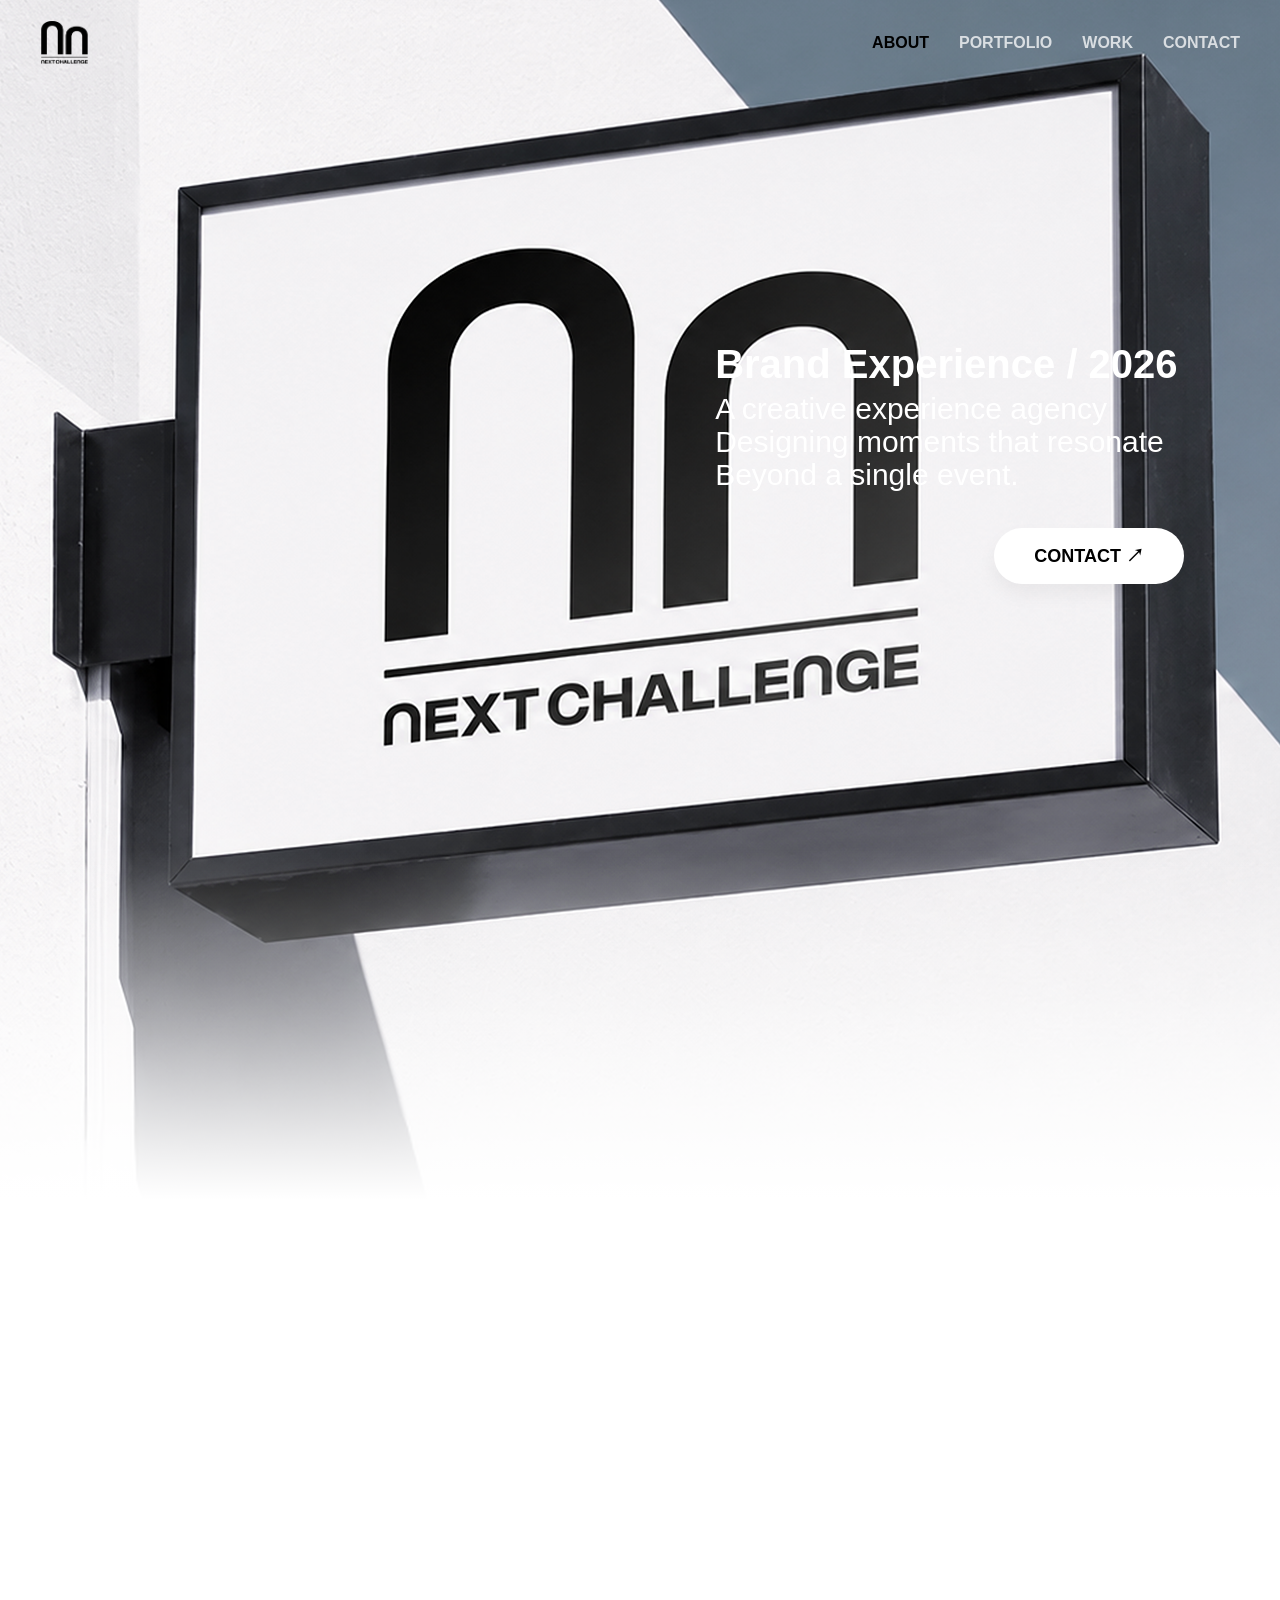
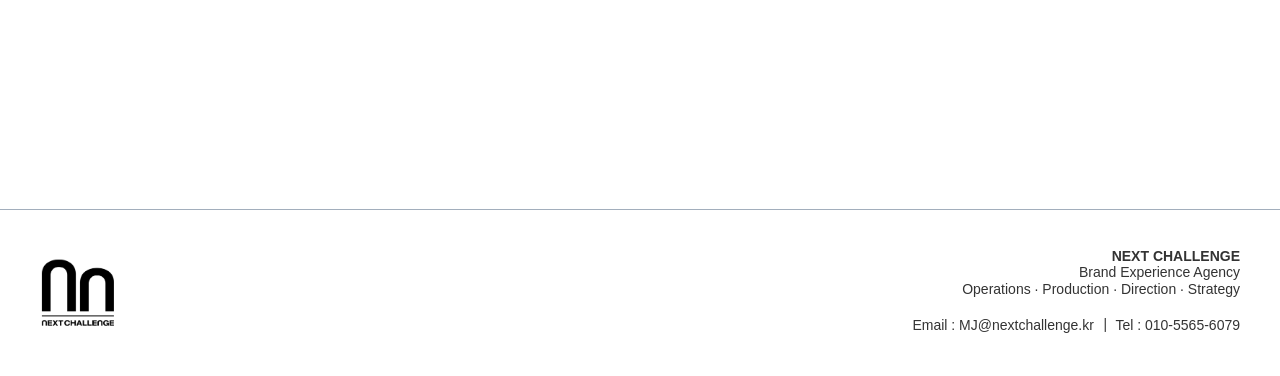
==== index.html @ 0f1c6801 "1048" ====
<!DOCTYPE html>
<html lang="ko">
<head>
    <meta charset="UTF-8">
    <meta name="viewport" content="width=device-width, initial-scale=1.0">
    <title>Next Challenge - About</title>

    <link rel="stylesheet" as="style" crossorigin href="https://cdn.jsdelivr.net/gh/orioncactus/pretendard@v1.3.9/dist/web/static/pretendard.min.css" />

    <link rel="stylesheet" href="style.css">

    <script src="https://cdnjs.cloudflare.com/ajax/libs/gsap/3.12.2/gsap.min.js"></script>
    <script src="https://cdnjs.cloudflare.com/ajax/libs/gsap/3.12.2/ScrollTrigger.min.js"></script>
</head>

<body>

<header class="header-nav at-top" id="main-nav">
        <button class="mobile-menu-btn" aria-label="메뉴 열기">
            <span></span>
            <span></span>
            <span></span>
        </button>

        <div class="logo-box">
            <a href="index.html">
                <img src="images/logo.svg" alt="Next Challenge Logo">
            </a>
        </div>
        
        <nav class="menu-box">
            <div class="mobile-close-zone">
                <button class="menu-close-btn" aria-label="메뉴 닫기">&times;</button>
            </div>

            <div class="menu-content-panel">
                <ul class="menu-list">
                    <li><a href="index.html" class="active">ABOUT</a></li>
                    <li><a href="portfolio.html">PORTFOLIO</a></li>
                    <li><a href="work.html">WORK</a></li>
                    <li><a href="contact.html">CONTACT</a></li>
                </ul>
            </div>
        </nav>
    </header>

<section class="hero-gradient">

        <div class="front-content-group">
            <img src="images/hero_BG_new.svg" alt="Back View Logo" class="bg-img-back">
                </div>

                <div class="hero-copy">
    <p class="hero-copy-title">Brand Experience / 2026</p>

    <div class="hero-copy-body">
        <p>A creative experience agency</p>
        <p>Designing moments that resonate</p>
        <p>Beyond a single event.</p>
    </div>
</div>
                
    
    <div class="container">
        <div class="hero-right-wrapper">
            <a href="contact.html" class="contact-pill-btn">CONTACT ↗</a>
        </div>
    </div>

</section>

    <section class="intro-box-section reveal-item">
        <div class="container">
            <div class="intro-box">
                <h2 class="intro-title">EXPERIENCE, BEYOND EVENTS. </h2>
            
            <div class="intro-desc-group">
                <p>하나의 현장은 수많은 선택으로 완성됩니다.</p>
                <p>보이는 장면뿐 아니라 보이지 않는 흐름까지.</p>
                <p>넥스트챌린지는 그 모든 순간이 하나의 경험으로 기억되도록 만듭니다.</p>
            </div>
        </div>
    </section>

    <section class="section-block reveal-item">
        <div class="container">
            <div class="section-header">
                <h2 class="section-title">Feature.</h2>
                <div class="line-container">
                    <a href="portfolio.html" class="view-all-link">view all portfolio ↗</a>
                    <div class="horizontal-line"></div>
                </div>
            </div>

                  <div class="feature-grid">
                <div class="feature-box reveal-item">
                    <img src="images/f1.svg" alt="포켓몬 스포츠 데이" class="feature-bg-img">
                    <div class="feature-pill">· 포켓몬 스포츠 데이 2025~2026</div>
                </div>
                
                <div class="feature-box reveal-item">
                    <img src="images/f2.svg" alt="LCK FAN FESTA" class="feature-bg-img">
                    <div class="feature-pill">· LCK FAN FESTA 2024~2025</div>
                </div>
                
                <div class="feature-box reveal-item">
                    <img src="images/f3.svg" alt="PUBG NATIONS CUP" class="feature-bg-img">
                    <div class="feature-pill">· PUBG NATIONS CUP 2023</div>
                </div>
                
                <div class="feature-box reveal-item">
                    <img src="images/f4.svg" alt="기아 PV5 팝업" class="feature-bg-img">
                    <div class="feature-pill">· 기아 PV5 X 이장우 키친 팝업</div>
                </div>
                
                <div class="feature-box reveal-item">
                    <img src="images/f5.svg" alt="BROWN DUST II" class="feature-bg-img">
                    <div class="feature-pill">· 2025 AFG: BROWN DUST II</div>
                </div>
                
                <div class="feature-box reveal-item">
                        <img src="images/f6.svg" alt="Youth e-Sports Festival" class="feature-bg-img">
                    <div class="feature-pill">· 2025 Youth e-Sports Festival</div>
                </div>
            </div>
    </section>

    <section class="section-block reveal-item" id="growth-section">
        
        <div class="container">
            <div class="section-header">
                <h2 class="section-title">Growth.</h2>
                <div class="line-container">
                    <a href="work.html" class="view-all-link">view all works ↗</a>
                    <div class="horizontal-line"></div>
                </div>
            </div>

            <div class="growth-grid">
                <div class="growth-box reveal-item">
                    <img src="images/g1.svg" alt="Projects Done" class="growth-bg-img">
                    <p class="growth-small-text">PROJECTS DONE<br>진행 프로젝트</p>
                    <h3 class="growth-large-text">200+</h3>
                </div>
                
                <div class="growth-box reveal-item">
                    <img src="images/g2.svg" alt="Successful Events" class="growth-bg-img">
                    <p class="growth-small-text">SUCCESSFUL EVENTS<br>성과로 증명된 현장들</p>
                    <h3 class="growth-large-text">100+</h3>
                </div>
                
                <div class="growth-box reveal-item">
                    <img src="images/g3.svg" alt="Partnership Clients" class="growth-bg-img">
                    <p class="growth-small-text">PARTNERSHIP CLIENTS<br>함께하고 있는 파트너사</p>
                    <h3 class="growth-large-text">36</h3>
                </div>
            </div>

            <p class="growth-bottom-text">
                We continue to go beyond limits, year after year.<br>
                우리는 한계를 넘어 계속 나아갑니다.
            </p>
        </div>
    </section>

    <section class="section-block reveal-item">
        <div class="container">
            <div class="section-header">
                <h2 class="section-title">Partners.</h2>
                <div class="line-container">
                    <div class="horizontal-line"></div>
                </div>
            </div>

            <img src="images/partners-banner.svg" alt="Partners Map" class="partners-img">
        </div>
    </section>

        <footer class="site-footer">
                <div class="footer-container">
                    <div class="footer-left">
                        <img src="images/logo.svg" alt="Next Challenge Logo">
                    </div>
                    
                    <div class="footer-right">
                        <p>NEXT CHALLENGE</p>
                        <p>Brand Experience Agency</p>
                        <p>Operations · Production · Direction · Strategy</p>
                        <p>Email : MJ@nextchallenge.kr  ┃  Tel : 010-5565-6079</p> 
                    </div>
                </div>
            </footer>   
    
    <script>
        window.addEventListener('scroll', () => {
            const nav = document.getElementById('main-nav');
            
            // 스크롤이 50px 이상 내려가면 회색 클래스(at-top)를 제거하고, 맨 위로 오면 다시 추가합니다.
            if (window.scrollY > 50) {
                nav.classList.remove('at-top');
            } else {
                nav.classList.add('at-top');
            }
        });
    </script>

    <script>
    window.addEventListener("load", () => {
        // 1. 모션 애니메이션들 (담당자님이 완성하신 부분 - 건드리지 않음)
        gsap.registerPlugin(ScrollTrigger);

        gsap.fromTo(".hero-reveal", 
            { opacity: 0, y: 50 }, 
            { opacity: 1, y: 0, duration: 1.5, stagger: 0.2, ease: "power2.out" }
        );

        gsap.utils.toArray(".reveal-item").forEach((item) => {
            gsap.fromTo(item, 
                { opacity: 0, y: 50 },
                { 
                    opacity: 1, y: 0, duration: 1,
                    scrollTrigger: {
                        trigger: item, start: "top 85%", toggleActions: "play none none none"
                    }
                }
            );
        });

        // =================================================================
    // 🚨 수정한 컨택트 버튼 로직 (등장/퇴장 애니메이션 + 푸터 방어)
    // =================================================================
    let isBtnFixed = false; // 💡 버튼이 현재 고정 상태인지 기억하는 변수

    window.addEventListener('scroll', function() {
        const btnWrapper = document.querySelector('.hero-right-wrapper');
        const footer = document.querySelector('.site-footer');
        
        // 1) 800px 기준 나타나고 사라지기 (부드러운 퇴장 적용)
        if (window.scrollY > 900) {
            if (!isBtnFixed) {
                // 스크롤 내릴 때: 퇴장 클래스 지우고 등장 클래스 추가
                btnWrapper.classList.remove('scrolled-out');
                btnWrapper.classList.add('scrolled-fixed');
                isBtnFixed = true;
            }
        } else {
            if (isBtnFixed) {
                // 스크롤 올릴 때: 등장 클래스 지우고 퇴장 클래스 추가
                btnWrapper.classList.remove('scrolled-fixed');
                btnWrapper.classList.add('scrolled-out');
                isBtnFixed = false;

                // 💡 0.3초(퇴장 애니메이션 시간) 뒤에 퇴장 클래스도 완전히 지워서 원래의 히어로 섹션 위치로 복귀시킴
                setTimeout(() => {
                    if (window.scrollY <= 1000) { 
                        btnWrapper.classList.remove('scrolled-out');
                    }
                }, 50); 
            }
        }

        // 2) 푸터 뚫림 방지 로직 (기존과 동일하게 완벽 작동)
        if (footer && btnWrapper.classList.contains('scrolled-fixed')) {
            const footerTop = footer.getBoundingClientRect().top;
            const windowHeight = window.innerHeight;
            const overlap = windowHeight - footerTop;

            if (overlap > 0) {
                btnWrapper.style.marginBottom = `${overlap}px`;
            } else {
                btnWrapper.style.marginBottom = '0px';
            }
        } else {
            btnWrapper.style.marginBottom = '0px';
        }
    });
    });
    </script>


<script>
// 💡 load 대신 DOMContentLoaded로 변경 (이미지 로딩 기다리지 않고 즉시 실행!)
document.addEventListener("DOMContentLoaded", () => {
    gsap.registerPlugin(ScrollTrigger);

    // 1. 히어로 섹션 (CSS에서 이미 숨겨뒀으니 깜빡임 없이 즉시 스윽!)
    gsap.fromTo(".hero-reveal", 
        { opacity: 0, y: 50 }, // 시작 지점
        { 
            opacity: 1, 
            y: 0,            // 원래 위치
            duration: 1.5, 
            stagger: 0.2, 
            ease: "power2.out" 
        }
    );

    // 2. 스크롤 영역 (스크롤할 때마다 작동)
    gsap.utils.toArray(".reveal-item").forEach((item) => {
        gsap.fromTo(item, 
            { opacity: 0, y: 50 }, // 시작 지점
            { 
                opacity: 1, 
                y: 0,              // 원래 위치
                duration: 1,
                scrollTrigger: {
                    trigger: item,
                    start: "top 85%",
                    toggleActions: "play none none none"
                }
            }
        );
    });
});
</script>

<script>
    document.addEventListener("DOMContentLoaded", () => {
        const header = document.querySelector('.header-nav');
        
        if (header) {
            // 사이트가 새로고침 되었을 때 이미 스크롤이 내려가 있는 상태인지 체크하는 함수
            function checkScroll() {
                // 💡 50px 이상 스크롤을 내렸다면 .scrolled 클래스를 붙이고, 맨 위라면 뗍니다.
                if (window.scrollY > 50) {
                    header.classList.add('scrolled');
                } else {
                    header.classList.remove('scrolled');
                }
            }

            // 1) 스크롤 할 때마다 실시간 체크
            window.addEventListener('scroll', checkScroll);
            
            // 2) 페이지 처음 들어왔을 때(혹은 새로고침 했을 때) 위치 체크
            checkScroll();
        }
    });
</script>

<script>
        document.addEventListener("DOMContentLoaded", () => {
            const mobileBtn = document.querySelector(".mobile-menu-btn");
            const closeBtn = document.querySelector(".menu-close-btn");
            const closeZone = document.querySelector(".mobile-close-zone");
            const menuBox = document.querySelector(".menu-box");

            // 1) 메뉴 열기 (브라우저 주소에 가상의 #menu를 추가함)
            if (mobileBtn && menuBox) {
                mobileBtn.addEventListener("click", () => {
                    menuBox.classList.add("active");
                    history.pushState({ menuOpen: true }, "", "#menu");
                });
            }

            // 2) 메뉴 닫기 함수 (X버튼이나 빈 공간 누를 때)
            const closeMenu = () => {
                if(menuBox && menuBox.classList.contains("active")) {
                    menuBox.classList.remove("active");
                    if(window.location.hash === "#menu") {
                        history.back(); // 주소창 원상복구
                    }
                }
            };

            if (closeBtn) closeBtn.addEventListener("click", closeMenu);
            if (closeZone) closeZone.addEventListener("click", closeMenu);

            // 3) 💡 휴대폰 '뒤로 가기' 버튼을 눌렀을 때 감지하여 창 닫기
            window.addEventListener("popstate", (e) => {
                if (menuBox && menuBox.classList.contains("active")) {
                    menuBox.classList.remove("active");
                }
            });
        });
    </script>

</body>

</html>
---- style.css ----
/* 기본 세팅 */
:root {
    /* 💡 여기서 24px 숫자 하나만 바꾸면 사이트 전체의 둥글기가 한 번에 바뀝니다! */
    --main-radius: 30px; 
}

body {
    font-family: 'Pretendard', sans-serif;
    margin: 0;
    padding: 0;
    background-color: #ffffff;
    color: #000000;
}



/* 다른 페이지들과 칼같이 일치시킨 1440px 중앙 정렬 컨테이너 */
.container {
    width: 100%;
    max-width: 1440px;
    margin: 0 auto;
    padding: 0 40px;
    box-sizing: border-box;
}

/* 다른 페이지와 100% 똑같이 맞춘 흰색 반투명 고정 상단바 */
.header-nav {
    position: fixed;
    top: 0;
    width: 100%;
    display: flex;
    justify-content: space-between;
    align-items: center;
    padding: 20px 40px;
    /* 💡 기존 background-color를 투명(transparent)으로 바꿉니다! */
    background-color: transparent; 
    box-sizing: border-box;
    z-index: 1000;
    /* transition을 background-color뿐만 아니라 all로 줘서 그림자까지 부드럽게 생기도록 합니다 */
    transition: all 0.3s ease; 
}

/* 스크롤을 일정 이상 내렸을 때 (흰색 반투명 + 은은한 그림자) */
.header-nav.scrolled {
    background-color: rgba(255, 255, 255, 0.9); 
    box-shadow: 0 4px 20px rgba(0, 0, 0, 0.05); 
}


.logo-box img {
    display: block;
    height: 45px; 
    width: auto;
}

.menu-list {
    display: flex;
    align-items: center;
    gap: 30px;
    list-style: none;
    margin: 0;
    padding: 0;
    font-weight: bold;
}

/* 1. 메뉴 공통 기본 세팅 (투명 배경일 때) */
.header-nav .menu-list a {
    text-decoration: none;
    transition: color 0.3s ease;
    color: rgba(255, 255, 255, 0.75); /* 미선택: 반투명 흰색 */
}

.portfolio-page-body .header-nav .menu-list a {
    color: #999999; /* 포트폴리오 페이지 맨 위(투명상태)일 때 글자색 */
}

.portfolio-page-body main,
.portfolio-page-body .container {
    padding-top: 120px !important; /* 💡 상단바 높이(약 85px) + 의도하신 여백 공간 */
}

/* 💡 포트폴리오 페이지에서 마우스 올렸을 때 */
.portfolio-page-body .header-nav .menu-list a:hover {
    color: #000000;

}
/* 2. 투명 배경에서 마우스 올렸을 때 */
.header-nav .menu-list a:hover {
    color: #000000; /* 쨍한 흰색 */
}

/* 3. 스크롤 내렸을 때 (흰색 배경) */
.header-nav.scrolled .menu-list a {
    color: #999999; /* 미선택: 연한 회색 */
}

/* 4. 스크롤 내린 상태에서 마우스 올렸을 때 */
.header-nav.scrolled .menu-list a:hover {
    color: #000000; /* 검은색 */
}

/* 5. 현재 위치한 페이지(.active)는 상태 상관없이 항상 검은색 */
.header-nav .menu-list a.active {
    color: #000000; 
}

/* 3) 💡 현재 내가 보고 있는 페이지 메뉴 (강조할 검은색) */
.menu-list a.active {
    color: #000000;
    font-weight: 800; /* 눈에 더 잘 띄게 글자 두께를 더 두껍게 만듭니다 */
}

/* =========================================
   1. 히어로 그라데이션 영역
========================================= */
.hero-gradient {
    position: relative;
    min-height: 100vh; 
    display: flex;
    align-items: center;
    box-sizing: border-box;
    overflow: hidden;
        min-height: 1200px;
}

.hero-gradient::after {
    content: "";
    position: absolute;

    left: 0;
    right: 0;
    bottom: 0;

    height: 350px;

    background: linear-gradient(
        to bottom,
        rgba(255,255,255,0),
        rgba(255,255,255,1)
    );

    pointer-events: none;
    z-index: 999;
}

    .front-content-group {
    position: absolute;
    left: -100px;
    top: -60px;
    z-index: 1;
    
}

.bg-img-back {
    display: block;
    
}

.hero-copy {
    position: absolute;
    right: 8%;
    top: 28%;
    z-index: 20;

    color: #ffffff;
}

.hero-copy-title {
    margin: 0;

    font-size: 40px;
    font-weight: 700;
    line-height: 1.4;
}

.hero-copy-body p {
    margin: 0;

    font-size: 30px;
    font-weight: 300;
    line-height: 1.1;
}


@media (max-width: 1024px) {
    .bg-img-front {
        margin-left: 25px; /* 창이 작아질 때 의도하신 여백 대응 */
        max-width: calc(100% - 80px); 
    }
}



.hero-gradient .hero-right-wrapper {
    position: absolute;
    top: 44%;
    right: 7.5%;
}


.hero-right-wrapper {
    position: absolute;
    top: 44%;
    right: 7.5%;
    z-index: 100;
}

@media (max-width: 1440px) {
    .hero-right-wrapper {
        right: 40px;    
    }
}

/* 💡 나타날 때 (스크롤 내릴 때) */
.hero-right-wrapper.scrolled-fixed {
    position: fixed;    
    bottom: 60px;    
    right: 40px;
    top: auto;     
    animation: fadeAndMoveIn 0.5s ease forwards;
}

/* 💡 사라질 때 (스크롤 올릴 때) */
.hero-right-wrapper.scrolled-out {
    position: absolute; /* 사라지는 동안에도 화면에 따라다니게 고정 */   
    top: 44%;

    animation: fadeAndMoveOut 0.1s ease forwards; /* 사라질 땐 0.3초로 약간 더 빠르게! */
}

/* 나타나는 애니메이션 (아래에서 위로) */
@keyframes fadeAndMoveIn {
    from {
        opacity: 0;
        transform: translateY(20px); 
    }
    to {
        opacity: 1;
        transform: translateY(0); 
    }
}

/* 사라지는 애니메이션 (위에서 아래로) */
@keyframes fadeAndMoveOut {
    from {
        opacity: 1;
        transform: translateY(0); 
    }
    to {
        opacity: 0;
        transform: translateY(20px); 
    }
}

.contact-pill-btn {
    background-color: #929daa;
    color: #FFFFFF;
    font-size: 18px;
    font-weight: bold;
    padding: 16px 40px;
    border-radius: var(--main-radius); 
    text-decoration: none;
    box-shadow: 0 10px 20px rgba(0,0,0,0.05);
    transition: transform 0.3s ease;
    display: inline-block;
}

.contact-pill-btn:hover {
    transform: translateY(-3px);
}
.hero-right-wrapper:not(.scrolled-fixed) .contact-pill-btn {
    background-color: #ffffff;
    color: #000000;
}


/* =========================================
   메인 로고 밑 설명 텍스트 디자인
========================================= */
/* 💡 포지션을 해제하고 로고 바로 밑에 자연스럽게 붙도록 유연하게 수정 */
.hero-logo-desc {
    margin-top: -40px;     /* 💡 로고 바로 밑바닥과의 고정 간격 (원하는 만큼 수치 조절 가능) */
    margin-left: 40px;    /* 기존 디자인 값 left: 40px 유지 */
    color: #000000;
    pointer-events: auto;
}

/* 굵은 글씨 스타일 */
.desc-bold {
    font-size: clamp(14px, 1.2vw, 26px);
    font-weight: 800; 
    margin: 0 0 8px 0; 
    letter-spacing: -0.3px;
}

/* 조그만 일반 글씨 3줄 그룹 */
.desc-light-group p {
    font-size: clamp(11px, 1.1vw, 21px);
    font-weight: 400; 
    line-height: 1.1; 
    margin: 0;        
    color: #222222;   
}

/* 얇은 글씨 3줄 그룹 스타일 */
.intro-desc-group p {
    font-size: clamp(15px, 1.1vw, 20px);
    font-weight: 300; 
    line-height: 1.2; 
    margin: 0;
    color: rgba(255, 255, 255, 0.9); 
}

.intro-desc-group p:nth-child(2) {
    margin-bottom: 24px; 
}

/* 2. 핵심 카피 박스 (중앙 관통, 직각 사각형, 좌측 정렬) */
.intro-box-section {
    padding: 60px 0 100px;
    background-color: #ffffff;
}

/* 카피 박스 전체 통 기본 정렬 */
.intro-box {
    background-color: #A2AEBC;
    color: #ffffff;
    border-radius: 0px;
    padding: 80px 60px;
    text-align: left;
    display: flex;
    flex-direction: column;
    gap: 32px; /* 💡 굵은 글씨와 얇은 글씨 그룹 사이의 간격 */
}

/* 굵은 글씨 1줄 스타일 */
.intro-title {
    font-size: clamp(22px, 2vw, 36px); /* 기존 크기보다 조금 더 시원하게 키움 */
    font-weight: 800; /* 아주 굵게 */
    margin: 0;
    line-height: 1.3;
    letter-spacing: -0.5px;
}


/* 공통: 섹션 타이틀 + 가로 직선 + 우측 링크 구조 */
.section-block {
    padding: 120px 0;
    background-color: #ffffff;
}

.section-header {
    display: flex;
    align-items: center;
    margin-bottom: 50px;
}

.section-title {
    font-size: 50px;
    font-weight: 800;
    margin: 0 30px 0 0;
    white-space: nowrap; 
}

.line-container {
    flex-grow: 1; 
    position: relative;
    height: 30px; 
}

.horizontal-line {
    position: absolute;
    bottom: 0;
    width: 100%;
    height: 2px;
    background-color: #000000;
}

.view-all-link {
    position: absolute;
    right: 0;
    bottom: 8px; 
    font-size: 17px;
    font-weight: 500;
    color: #000000;
    text-decoration: none;
}

.view-all-link:hover {
    text-decoration: underline;
}

/* 3. Feature 섹션 (세로로 긴 박스, 타페이지 간격 통일) */
.feature-grid {
    display: grid;
    grid-template-columns: repeat(3, 1fr);
    gap: 40px 30px;
}

.feature-box {
    background-color: #f0f0f0;
    aspect-ratio: 3 / 4;
    border-radius: var(--main-radius);
    display: flex;
    justify-content: flex-start; 
    align-items: flex-end; 
    padding-bottom: 30px; 
    /* 💡 왼쪽 벽에 너무 딱 붙지 않게 여백 추가 (원하는 수치로 조절하세요) */
    padding-left: 30px; 
    box-sizing: border-box;
    position: relative; /* 자식(이미지)을 가두는 틀 */
    overflow: hidden;   /* 💡 이미지가 박스 밖으로 튀어나가는 것 방지 */
}

.feature-bg-img {
    position: absolute;
    top: 0;
    left: 0;
    width: 100%;
    height: 100%;
    object-fit: cover;  /* 💡 이미지를 박스 비율에 맞춰 꽉 채우고 중앙 정렬 */
    z-index: 0;
}

.feature-pill {
    background-color: #ffffff;
    color: #000000;
    font-size: clamp(14px, 1.1vw, 20px);
    font-weight: bold;
    padding: 10px 24px;
    border-radius: var(--main-radius);
    width: fit-content; 
    text-align: center;
    box-shadow: 0 4px 10px rgba(0,0,0,0.03);
}

/* 4. Growth 섹션 (박스 안 상단 글자, 우하단 검정 텍스트) */
.growth-grid {
    display: grid;
    grid-template-columns: repeat(3, 1fr);
    gap: 40px 30px;
}

.growth-box {
    background-color: #f0f0f0;
    aspect-ratio: 1 / 1; 
    border-radius: var(--main-radius);
    padding: 30px;
    box-sizing: border-box;
    display: flex;
    flex-direction: column;
    justify-content: flex-start;
    position: relative; /* 자식(이미지)을 가두는 틀 */
    overflow: hidden;   /* 💡 이미지가 박스 밖으로 튀어나가는 것 방지 */
}

.growth-bg-img {
    position: absolute;
    top: 0;
    left: 0;
    width: 100%;
    height: 100%;
    object-fit: cover;  /* 💡 이미지를 박스 비율에 맞춰 꽉 채우고 중앙 정렬 */
    z-index: 0;
    filter: brightness(0.9);
}

.growth-small-text {
    font-size: 30px;
    color: #ffffff;
    font-weight: 600;
    margin: 0 0 12px 0;
    line-height: 1.4;
}

.growth-large-text {
    font-size: 70px;
    color: #ffffff;
    font-weight: 800;
    margin: 0;
}

.growth-bottom-text {
    text-align: right;
    font-size: 17px;
    color: #000000;
    margin-top: 60px;
    font-weight: 500;
}

.feature-pill, .growth-small-text, .growth-large-text {
    position: relative;
    z-index: 10;
}

/* 5. Partners 섹션 (상자 없이 꽉 차는 이미지) */
.partners-img {
    width: 60%;

    height: auto;
    display: block;      /* 이미지를 독립된 상자로 취급하게 만듭니다 */
    margin: 0 auto;      /* 왼쪽, 오른쪽 빈 공간을 똑같이 나눠 가져서 무조건 중앙에 오게 합니다 */
    border-radius: var(--main-radius);
}

/* 6. site-footer (최종 승인 하단바) */
.site-footer {
    border-top: 1px solid #A2AEBC; 
    width: 100%;
    margin-top: 100px;
}

.footer-container {
    width: 100%;
    max-width: 1440px;
    margin: 0 auto;
    padding: 40px;
    box-sizing: border-box;
    display: flex;
    justify-content: space-between;
    align-items: center; /* 💡 flex-start에서 center로 변경! */
}

/* 💡 사진이 왼쪽으로 갔으니 left로 수정 */
.footer-left img {
    display: block;
    height: 70px;
}

/* 💡 글씨가 오른쪽으로 갔으니 right로 수정 및 우측 정렬 추가 */
.footer-right {
    text-align: right; /* 글자 우측 정렬 */
}

.footer-right p {
    margin: 0 0 4px 0;
    font-size: 14px;
    color: #333333;
    line-height: 0.9;
}

.footer-right p:nth-child(1) { font-weight: bold; }
.footer-right p:nth-child(3) { margin-bottom: 24px; }


.reveal-item {
    opacity: 0; /* 처음엔 숨김 */
    /* transform 지우세요! (우측 밀림 방지) */
    /* transition 넣지 마세요! */
}

/* 히어로 섹션 */
.hero-reveal {
    opacity: 0; /* 접속하자마자 안 보이게 대기 */
    /* 🚨 범인 제거: transition: all 1s... 무조건 지우세요! GSAP랑 싸웁니다. */
}


/* =========================================
   Portfolio 페이지 전용 스타일
========================================= */
/* 타이틀 */
.page-title {
    font-size: 72px;
    font-weight: 800;
    margin: 0px 0 40px 0;
    letter-spacing: -0.5px;
    text-align: center;
}

/* 연도별 섹션 */
.year-section {
    margin-bottom: 80px; 
}

.year-title {
    font-size: 30px;
    font-weight: bold;
    margin: 0px 0 30px 0;
    border-top: 2px solid #000; 
    padding-top: 27px;
}

/* 포트폴리오 3열 그리드 */
.portfolio-grid {
    display: grid;
    grid-template-columns: repeat(4, 1fr);
    gap: 50px 30px; 
}

.portfolio-card {
    display: flex;
    flex-direction: column;
    gap: 16px; 
}

.portfolio-card .project-name {
    text-align: left;
    padding-left: 6px; /* 왼쪽에서 6px 띄움 */
}

/* 💡 1. 회색 칸 (정방형 1:1 비율로 수정 완료!) */
.image-placeholder {
    background-color: #f0f0f0;
    aspect-ratio: 1 / 1; /* 4/3에서 1/1(정방형)로 수정되었습니다 */
    border-radius: var(--main-radius);  
    position: relative;
    overflow: hidden;
    display: block;
    cursor: pointer;
}

/* 2. 마우스 올리면 나오는 상세정보 칸 */
.hover-info {
    position: absolute;
    top: 0;
    left: 0;
    width: 100%;
    height: 100%;
    background-color: rgba(0, 0, 0, 0.7); 
    color: #ffffff;
    display: flex;
    flex-direction: column;
    justify-content: center;
    align-items: center;
    opacity: 0; 
    transition: opacity 0.3s ease; 
}

/* 마우스를 올렸을 때 (Hover) */
.image-placeholder:hover .hover-info {
    opacity: 1; 
}

/* 3. 사진 바로 밑 프로젝트 이름 */
.project-name {
    font-size: 18px;
    font-weight: bold;
    margin: 0;
    text-align: left; 
}

/* =========================================
   포트폴리오 페이지 전용 여백 (상단바 가림 방지)
========================================= */
.portfolio-main {
    padding-top: 120px;   /* 💡 상단바 두께만큼 본문을 아래로 밀어줍니다 */
    padding-bottom: 100px; /* 푸터와의 간격 */
}

/* 포트폴리오 페이지 전용 대각선 그라데이션 배경 */
.portfolio-page-body {
    /* 💡 135deg가 대각선(좌측상단 -> 우측하단) 방향을 뜻합니다 */
    background: linear-gradient(315deg, #f4f6f9 80%, #A2AEBC 100%);
    background-attachment: fixed; /* 스크롤 내려도 배경은 고정되게 해서 고급스러운 느낌 추가 */
}

.portfolio-main .year-title {
    margin-top: 120px; /* 💡 숫자를 조절해서 선과의 간격을 맞춥니다 */
}   

/* =========================================
   [WORK 메인 페이지 전용 스타일]
========================================= */
/* Work 메인용 위아래 여백 (상단바 가림 방지) */
.work-main {
    padding-top: 140px;
    padding-bottom: 100px;
}

/* 3열 그리드 및 링크 뼈대 */
.work-grid {
    display: grid;
    grid-template-columns: repeat(3, 1fr);
    gap: 40px; 
}

.work-card-link {
    text-decoration: none; 
    display: block; 
}

/* 💡 Portfolio의 정방형(1:1)과 충돌하지 않게 Work 메인만 3:4 비율로 예외 처리! */
.work-card-link .image-placeholder {
    aspect-ratio: 3 / 4; 
    position: relative; /* 자식 요소(이미지)를 이 박스 안에 가두는 기준 */
    overflow: hidden;   /* [핵심] 박스 밖으로 튀어나가는 건 무조건 잘라버림 */
    display: block;
}

/* 네모 안 텍스트 정보 (좌측 상단 & 우측 하단) */
.category-info {
    position: absolute; top: 40px; left: 30px; z-index: 10; color: #FFFFFF; 
}
.category-name {
    font-size: 50px; font-weight: 800; margin: 0; line-height: 1.0;
}
.right-info {
    position: absolute; bottom: 40px; right: 30px; z-index: 10;
    color: #FFFFFF; font-size: 20px; font-weight: bold; text-align: right; line-height: 1.3;
}

.hover-overlay {
    display: none !important; 
}

/* 2. 링크 태그를 하나의 온전한 박스로 만들고, 위로 올라가는 애니메이션 준비 */
.work-card-link {
    display: block; /* 💡 a 태그 전체가 부드럽게 움직일 수 있도록 박스 처리 */
    transition: transform 0.3s ease; /* 0.3초 동안 스무스하게 움직임 */
    text-decoration: none;
}

/* 3. 마우스를 올렸을 때 위로 스윽 올라가는 모션 (컨택트 버튼과 동일한 효과) */
.work-card-link:hover {
    transform: translateY(-10px); /* 위로 10px 올라감 (원하시면 숫자를 조절하세요) */
}


/* =========================================
   [WORK 상세 페이지 3종 공통 스타일] (Event, Popup 등)
========================================= */
/* 상단 타이틀 히어로 영역 */

.hero-banner {
    background: linear-gradient(to bottom, #A2AEBC 70%, #ffffff 100%);
    padding: 120px 0 250px 0; /* 상단바 공간 확보 및 아래 여백 */
    text-align: center;      /* 💡 내부 요소 전체 중앙 정렬 */
}

.banner-container {
    width: 100%; 
    max-width: 1440px; 
    margin: 0 auto; 
    padding: 0 40px; 
    box-sizing: border-box;
}

/* 💡 WORK 타이틀 글씨 스타일 */
.hero-banner .page-title {
    color: #ffffff;                 /* 💡 글씨 색상 흰색 */
    font-size: 72px; /* 💡 크기를 시원하고 크게 확대 (반응형 적용) */
    font-weight: 800;               /* 두껍게 */
    letter-spacing: -1px;           /* 자간 살짝 축소 */
    margin: 0;
    text-transform: uppercase;      /* 대문자 고정 */
}

/* 본문 영역 마진 조정 (그라데이션과 카드 사이가 자연스럽게 이어지도록 여백 리셋) */
.work-main {
    margin-top: -250px; /* 💡 상단바 밑으로 콘텐츠가 시원하게 내려오도록 설정 */
    padding-bottom: 100px;
}


.banner-container {
    width: 100%; max-width: 1440px; margin: 0 auto; padding: 0 40px; box-sizing: border-box;
}

/* 카테고리 타이틀 및 알약 버튼 */
.category-title {
    font-size: 48px; font-weight: 800; color: #ffffff; margin: 0 0 52px 0; letter-spacing: -1px;
}
.category-buttons {
    display: flex; justify-content: center; gap: 16px; list-style: none; margin: 0; padding: 0;
}
.category-buttons a {
    text-decoration: none; font-size: 14px; font-weight: bold; padding: 12px 24px; border-radius: 30px; transition: all 0.3s ease;
}
.btn-active {
    background-color: #ffffff; color: #000000; border: 2px solid #ffffff;
}
.btn-inactive {
    background-color: transparent; color: #ffffff; border: 2px solid #ffffff;
}
.btn-inactive:hover {
    background-color: rgba(255, 255, 255, 0.2);
}

/* 하단 프로젝트 리스트 영역 */
.content-container {
    width: 100%; max-width: 1440px; margin: -225px auto 0; padding: 40px 40px 100px; box-sizing: border-box; 
}
.project-grid {
    display: grid; grid-template-columns: repeat(3, 1fr); gap: 50px 30px; 
}
.project-card {
    display: flex; flex-direction: column; gap: 16px; text-decoration: none; color: #000000;
}
.project-card:hover .image-placeholder {
    background-color: #e5e5e5;
    position: relative; /* 자식 요소(이미지)를 이 박스 안에 가두는 기준 */
    overflow: hidden;   /* [핵심] 박스 밖으로 튀어나가는 건 무조건 잘라버림 */
    display: block;
}

.project-info {
    display: flex;
    flex-direction: column;
    gap: 6px; /* 숫자 키우면 더 벌어짐 */
    padding-left: 12px;
}
.project-date {
    font-size: 14px; color: #666666; margin: 0;

}

.image-placeholder {
    width: 100%;
    aspect-ratio: 1 / 1;
    overflow: hidden;
    background-color: #f5f5f5;
}

.image-placeholder img {
    width: 100%;
    height: 100%;
    object-fit: cover;
    display: block;
}

.project-card:hover .image-placeholder {
    background-color: #e5e5e5;
}


/* =======================================
   디자인 카테고리 전용 특수 레이아웃 (완전 해결본)
   ======================================= */
.design-special-grid {
    display: grid;
    grid-template-columns: repeat(3, 1fr); 
    gap: 24px; 
}

/* 1. 카드를 Flex로 만들어 빈 공간을 영리하게 채우도록 세팅 */
.design-special-grid .project-card {
    display: flex;
    flex-direction: column;
    height: 100%; 
    min-height: 0; /* 🚨 그리드 폭주 1차 차단 */
}

/* 2. 가로/세로 자리 차지 규칙 */
.horizontal-wide { grid-column: span 2; }
.vertical-long { grid-row: span 2; }

/* 3. 낱개 상자 & 합쳐진 상자 완벽한 비율 맞춤 (수학적 계산) */
.design-special-grid .image-placeholder {
    position: relative;
    width: 100%;
    aspect-ratio: 1 / 1; /* 낱개 상자: 1:1 정방형 */
    border-radius: var(--main-radius);
    overflow: hidden;
    flex-shrink: 0;
}

.design-special-grid .image-placeholder-special {
    position: relative;
    width: 100%;
    height: 0; 
    /* 💡 가로 2칸 너비에서 간격(24px)을 빼고 반으로 나눔 = 정확히 낱개 상자 1개 높이! */
    padding-top: calc((100% - 24px) / 2); 
    border-radius: var(--main-radius);
    overflow: hidden;
    flex-shrink: 0;
}

/* 4. 안쪽 이미지 핏 (비율에 맞춰 꽉 차게) */
.design-special-grid .work-bg-img {
    position: absolute;
    top: 0;
    left: 0;
    width: 100%;
    height: 100%;
    object-fit: cover; 
    display: block;
}

/* 스크롤바 디자인 */
.scroll-box-container::-webkit-scrollbar { width: 6px; }
.scroll-box-container::-webkit-scrollbar-thumb {
    background: rgba(0, 0, 0, 0.2);
    border-radius: 10px;
}

/* 5. 안쪽 이미지들 설정 */
.scroll-long-img {
    width: 100%;
    height: auto;
    display: block;
}

.design-special-grid .work-bg-img {
    width: 100%;
    height: 100%;
    object-fit: cover; /* 사진 비율 찌그러짐 방지 */
    display: block;
}

/* 1. 맨 왼쪽 세로 긴 상자 (그리드 팽창 원천 차단) */
.design-special-grid .vertical-long {
    grid-row: span 2;
    display: flex;
    flex-direction: column;
    min-height: 0 !important; /* 🚨 핵심: 긴 사진 높이 무시하고 그리드 껍데기에 맞춤 */
    height: 100%;
}

/* 2. 스크롤 껍데기 영역 (사진 위에 스크롤 얹기 & 모서리 튀어나옴 방지) */
.design-special-grid .scroll-box-container {
    flex: 1 1 0px !important; 
    min-height: 0 !important; 
    width: 100%;
    overflow-y: auto !important;
    overflow-y: overlay !important; /* 💡 사진을 밀어내지 않고 위에 스크롤이 얹어짐 */
    overflow-x: hidden;
    border-radius: var(--main-radius);
    background-color: transparent !important; /* 💡 스크롤 트랙 배경을 투명하게 */
    webkit-mask-image: -webkit-radial-gradient(white, black); /* 💡 둥근 모서리 밖으로 스크롤 삐져나옴 완벽 절단 */
}

/* 3. 안쪽 긴 사진 */
.design-special-grid .scroll-long-img {
    width: 100%;
    height: auto;
    display: block;
}

/* 스크롤바 디자인 (여백을 주어 벽에 닿지 않게) */
.design-special-grid .scroll-box-container::-webkit-scrollbar { 
    width: 8px; /* 두께 살짝 조정 */
}
.design-special-grid .scroll-box-container::-webkit-scrollbar-track {
    background: transparent !important; /* 길(트랙) 완전 투명화 */
}
.design-special-grid .scroll-box-container::-webkit-scrollbar-thumb {
    background-color: rgba(0, 0, 0, 0.25);
    border-radius: 10px;
    border: 2px solid transparent; /* 💡 상자 벽 및 위아래 모서리에 닿지 않도록 투명 여백 생성 */
    background-clip: padding-box;
}

/* =========================================
   CONTACT FORM 전용 스타일
========================================= */


/* Contact 페이지 본문 전용 여백 설정 */
.contact-main {
    padding-top: 125px;    /* 상단바 밑으로 콘텐츠가 시원하게 내려오도록 설정 */
    padding-bottom: 50px; /* 하단 푸터와의 간격을 넉넉하게 설정 */
}

.contact-main .page-title {
    text-align: left;
    margin-bottom: 5px;
    color: #ffffff;
    margin-left: -5px;
}

.contact-line {
    width: 100%;
    height: 1px;
    background-color: #ffffff;
    margin: 55px 50px 40px 0;
}

.contact-form {
    width: 100%;
    max-width: none;
    display: flex;
    flex-direction: column;
    gap: 32px;
}

#name {
    width: 600px;
}

#tel {
    width: 400px;
}

#email {
    width: 600px;
}

#details {
    width: 100%;
    min-height: 50px;
}

.form-group {
    display: flex;
    flex-direction: column;
    gap: 12px;
}

.form-group label {
    font-size: 15px;
    font-weight: 500;
    color: #FFFFFF;
}


.form-group input,
.form-group textarea {
    width: 100%;
    padding: 12px 18px;
    border: 1px solid #d9d9d9;
    border-radius: var(--main-radius);
    font-family: 'Pretendard', sans-serif;
    font-size: 14px;
    box-sizing: border-box;
    transition: all 0.3s ease;
    background-color: #ffffff;
}

.form-group textarea {
    min-height: 220px;
    resize: vertical;
}

.form-group input:focus,
.form-group textarea:focus {
    outline: none;
    border-color: #A2AEBC;
}

.contact-form button {
    width: fit-content;
    align-self: flex-start;

    padding: 16px 40px;

    border: none;
    border-radius: var(--main-radius);

    background-color: #ffffff;
    color: #000000;

    font-size: 16px;
    font-weight: 700;

    cursor: pointer;
    transition: all 0.3s ease;
}

.contact-form button:hover {
    transform: translateY(-2px);
    opacity: 0.9;
}

.contact-page main,
.contact-main {
    padding-top: 120px !important; /* 💡 상단바 높이 + 의도하신 여백 공간 */
}

.contact-page {
    background-color: #758188;
}

/* Contact 페이지 전용 푸터 색상 반전 (사진이 왼쪽, 글씨가 오른쪽) */
.contact-page .footer-left img {
    filter: brightness(0) invert(1); /* 💡 왼쪽으로 간 사진(로고) 하얗게 반전 */
}

.contact-page .footer-right p {
    color: #ffffff; /* 💡 오른쪽으로 간 글씨 하얗게 변경 */
}
.contact-desc {
    font-size: 18px;
    font-weight: 500; /* medium */
    margin: 0 0 24px 0;
    color: #ffffff;
}

.contact-form-wrapper .form-group {
    margin-top: 24px; /* 💡 윗 물체와의 전체 간격 */
}

.contact-form-wrapper label {
    display: block;
    margin-bottom: -2px; /* 💡 글자와 바로 밑 입력칸(input) 사이의 간격 */
}


.details-note {
    color: rgba(255,255,255,0.8);
}

.contact-page {
    background: #5f6879;
}

.contact-main {
    position: relative;
    z-index: 2;
}

.contact-page {
    background: #5f6879;
    overflow-x: hidden;
}

/* Contact 페이지 상단바 로고를 강제로 하얗게 반전시키는 코드 */
.contact-page .header-nav .logo-box img {
    filter: invert(1) brightness(100) !important;
}

.contact-bg-image {
    position: absolute;
    right: 100px;
    top: -48px;

    width: 1200px;

    opacity: 0.2;

    z-index: 1;
    pointer-events: none;
}

.form-error {
    display: none;
    margin-bottom: 24px;
    color: #ff5656;
    font-size: 14px;
    font-weight: 500;
}

.form-error.show {
    display: block;
}

.contact-form button.loading {
    opacity: 0.7;
    pointer-events: none;
}

.form-success {
    display: none;
    margin-top: 16px;
    color: #ffffff;
    font-size: 14px;
    font-weight: 500;
}

.form-success.show {
    display: block;
}

/* 서브 페이지 전용 컨택트 버튼 고정 틀 */
.sub-contact-wrapper {
    position: fixed;    
    bottom: 60px; /* 메인 페이지 고정 위치인 60px와 통일 */   
    right: 40px;  /* 메인 페이지 고정 위치와 통일 */
    z-index: 9999;      
    /* 💡 transform이나 animation을 다 빼버려서 충돌 요소를 원천 차단합니다 */
}

/* =========================================
   [반응형 최적화] 노트북 & 모바일 통합 구역
========================================= */

/* 1. 데스크톱 우선 공통 제어 (768px 이상에서 모바일 요소 숨김) */
@media (min-width: 769px) {
    .mobile-menu-btn, .mobile-close-zone, .menu-close-btn { 
        display: none !important; 
    }
}

/* 2. 노트북 & 작은 모니터 대응 (1200px 이하) */
@media (max-width: 1200px) {
    .container, .hero-content-container, .footer-container {
        padding: 0 30px;
    }
    .hero-logo-desc {
        margin-left: 50px;
    }
}

/* 3. 태블릿 & 스마트폰 통합 대응 (768px 이하 최종 정돈) */
@media (max-width: 768px) {
    /* [공통] 가로 여백 최적화 */
    .container, .hero-content-container, .footer-container { 
        padding: 0 20px; 
    }

    /* [히어로 섹션] 세로 정렬 및 배경 최적화 */
    .hero-content-container { 
        flex-direction: column; 
        justify-content: center; 
        text-align: center; 
        gap: 40px; 
    }
    .hero-logo-desc { 
        margin-left: 0; 
        text-align: center; 
    }
    .hero-bg-graphic { 
        background-position: center center; 
        background-size: cover; 
        opacity: 0.4; 
    }

    /* [상단바 헤더] 구조 및 높이 고정 */
    .header-nav { 
        position: fixed; 
        width: 100%; 
        height: 75px; 
        left: 0; 
        top: 0; 
        display: flex; 
        align-items: center; 
        padding: 0 20px; 
        box-sizing: border-box; 
        background-color: transparent;
    }

    /* 💡 [로고 정중앙 고정] 주변 요소 간섭 완전 차단 */
    .header-nav .logo-box { 
        position: absolute; 
        left: 50%; 
        top: 50%; 
        transform: translate(-50%, -50%); 
        margin: 0; 
        padding: 0; 
    }
    .header-nav .logo-box img { 
        height: 40px !important; /* 개별 html 인라인 style 높이 제압용 유지 */
        width: auto; 
    }

    /* 햄버거 버튼 좌측 독립 배치 */
    .mobile-menu-btn { 
        display: block; 
        position: absolute; 
        left: 20px; 
        top: 50%; 
        transform: translateY(-50%); 
        background: none; 
        border: none; 
        cursor: pointer; 
        padding: 10px; 
        z-index: 1001; 
    }
    .mobile-menu-btn span { display: block; width: 25px; height: 2px; background-color: #000000; margin: 5px 0; }
    .contact-page .mobile-menu-btn span { background-color: #ffffff; }

    /* 👉 [슬라이드 내비게이션 드로우] */
    .menu-box {
        position: fixed; top: 0; left: 0;
        width: 100vw; height: 100vh;
        z-index: 2000;
        background-color: rgba(0, 0, 0, 0);
        pointer-events: none;
        visibility: hidden;
        transition: background-color 0.4s ease, visibility 0.4s;
        display: block; 
    }

    /* 왼쪽에서 나오는 80% 흰색 패널 */
    .menu-content-panel {
        position: absolute; top: 0; left: 0;
        width: 80%; height: 100%;
        background-color: #ffffff;
        padding: 100px 40px; box-sizing: border-box;
        transform: translateX(-100%);
        transition: transform 0.4s cubic-bezier(0.25, 1, 0.5, 1);
    }

    /* 우측 20% 투명 닫기 영역 */
    .mobile-close-zone {
        position: absolute; top: 0; right: 0;
        width: 20%; height: 100%;
        cursor: pointer;
    }
    .menu-close-btn {
        position: absolute; top: 20px; left: 20px;
        background: none; border: none; padding: 0;
        font-size: 42px; color: #ffffff; cursor: pointer;
        display: block;
        opacity: 0;
        transition: opacity 0.3s ease;
    }

    /* 모바일 카테고리 글씨 정렬 및 색상 고정 */
    .menu-list { display: flex; flex-direction: column; align-items: flex-start; gap: 35px; padding: 0; margin: 0; list-style: none; }
    .menu-list li { width: 100%; text-align: left; }
    
    .menu-box .menu-list li a { 
        font-size: 24px; font-weight: 500; 
        color: #999999 !important; /* 비선택 메뉴 연한 회색 강제 고정 */
        text-decoration: none; display: block; width: 100%; 
    }
    .menu-box .menu-list li a.active { 
        color: #000000 !important; /* 현재 머무는 페이지만 검은색 강제 고정 */
        font-weight: 700; 
    }

    /* ✨ 오픈(Active) 효과 스위치 */
    .menu-box.active {
        visibility: visible;
        background-color: rgba(0, 0, 0, 0.6);
        pointer-events: auto;
    }
    .menu-box.active .menu-content-panel {
        transform: translateX(0);
    }
    .menu-box.active .menu-close-btn {
        opacity: 1;
    }
}

/* =========================================
   [비율 반응형] 세로가 더 긴 화면일 때
========================================= */
@media (orientation: portrait) {
    /* 💡 우측 Contact 버튼 구역을 아예 숨겨버립니다 */
    .hero-right-wrapper {
        display: none !important;
    }
}
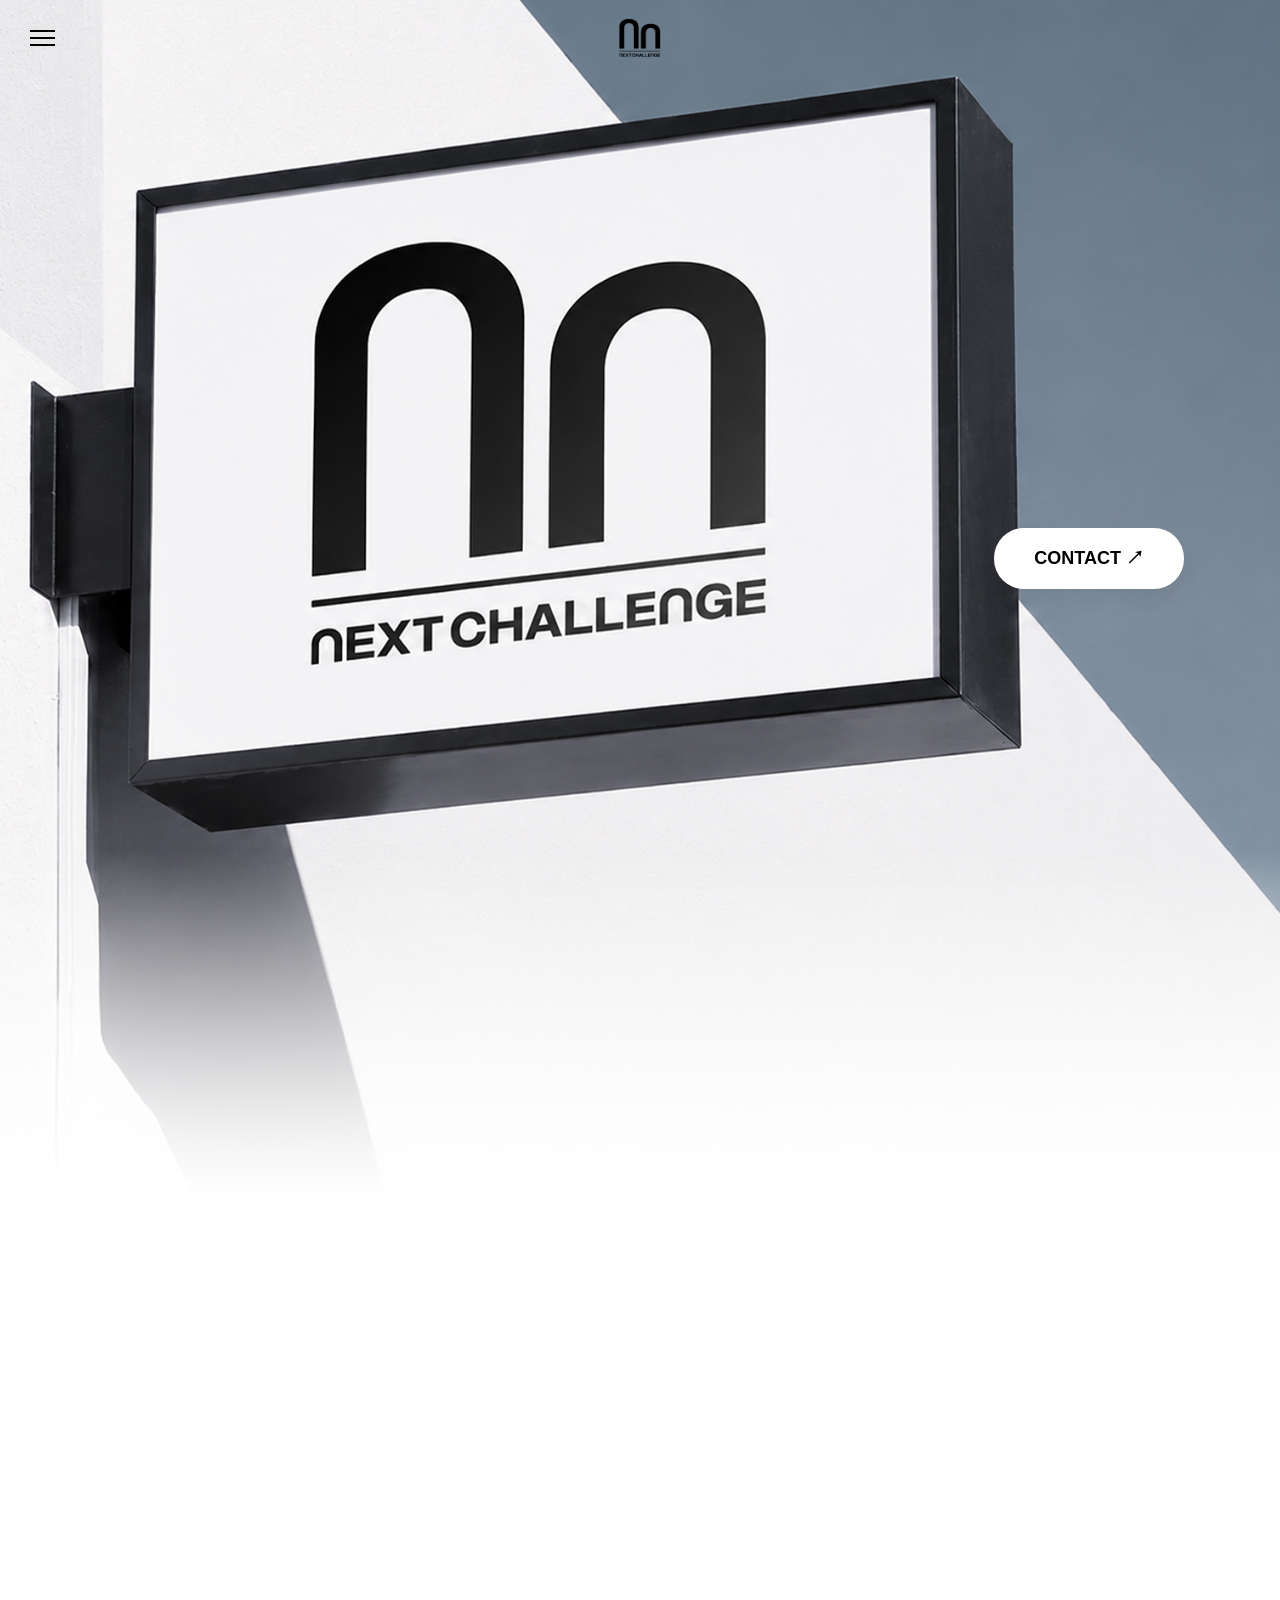
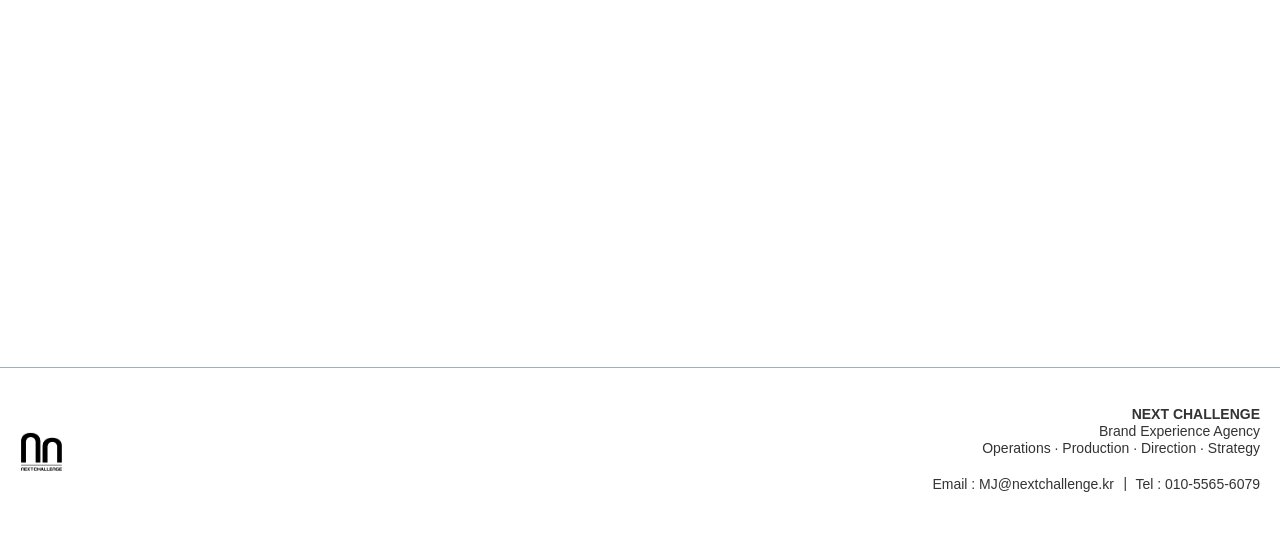
==== commit d8190ec5: "반응형 레이아웃 수정" ====
--- a/index.html
+++ b/index.html
@@ -72,12 +72,16 @@
     <section class="intro-box-section reveal-item">
         <div class="container">
             <div class="intro-box">
-                <h2 class="intro-title">EXPERIENCE, BEYOND EVENTS. </h2>
+                <h2 class="intro-title">
+    <span>EXPERIENCE,
+    <br class="mobile-br">
+    BEYOND EVENTS.</span>
+</h2>
             
             <div class="intro-desc-group">
                 <p>하나의 현장은 수많은 선택으로 완성됩니다.</p>
                 <p>보이는 장면뿐 아니라 보이지 않는 흐름까지.</p>
-                <p>넥스트챌린지는 그 모든 순간이 하나의 경험으로 기억되도록 만듭니다.</p>
+                <p>넥스트챌린지는 그 모든 순간이<br class="mobile-only-br">하나의 경험으로 기억되도록 만듭니다.</p>
             </div>
         </div>
     </section>
--- a/style.css
+++ b/style.css
@@ -1,8 +1,14 @@
 /* 기본 세팅 */
 :root {
-    /* 💡 여기서 24px 숫자 하나만 바꾸면 사이트 전체의 둥글기가 한 번에 바뀝니다! */
-    --main-radius: 30px; 
-}
+--main-radius: clamp(13px, 2.5vw, 30px); /* 곡률 반응형 */
+    --padding-side: clamp(20px, 4vw, 40px);  /* 좌우 여백 반응형 */
+}
+
+/* 💡 모든 텍스트 반응형 일괄 적용 */
+h1 { font-size: clamp(28px, 4vw, 50px); margin: 0; }
+h2 { font-size: clamp(20px, 3vw, 40px); margin: 0; }
+h3 { font-size: clamp(18px, 2vw, 32px); margin: 0; }
+p, a, li { font-size: clamp(16px, 1.5vw, 18px); line-height: 1.6; }
 
 body {
     font-family: 'Pretendard', sans-serif;
@@ -40,11 +46,14 @@
     transition: all 0.3s ease; 
 }
 
+
+
 /* 스크롤을 일정 이상 내렸을 때 (흰색 반투명 + 은은한 그림자) */
 .header-nav.scrolled {
     background-color: rgba(255, 255, 255, 0.9); 
     box-shadow: 0 4px 20px rgba(0, 0, 0, 0.05); 
 }
+
 
 
 .logo-box img {
@@ -143,17 +152,26 @@
     z-index: 999;
 }
 
-    .front-content-group {
+.front-content-group {
     position: absolute;
     left: -100px;
-    top: -60px;
+    top: clamp(-80px, -1.6vw, 100px);
     z-index: 1;
-    
-}
+
+    width: clamp(
+        1700px,   /* portrait 직전 최소 */
+        130vw,   /* 화면이 줄면 자연스럽게 감소 */
+        2200px   /* 큰 모니터 최대 */
+    );
+
+    transform-origin: left top;
+}
+
 
 .bg-img-back {
     display: block;
-    
+    width: 100%;
+    height: auto;
 }
 
 .hero-copy {
@@ -162,8 +180,50 @@
     top: 28%;
     z-index: 20;
 
-    color: #ffffff;
-}
+
+ color: #fff;
+}
+
+@media (max-width: 1865px) {
+    .hero-copy {
+        display: none;
+    }
+}
+
+@media (max-width: 875px) {
+    .front-content-group {
+        top: 80px;
+    }
+}
+
+@media (max-width: 1150px) {
+    .front-content-group {
+        left: -10%;
+        width: clamp(
+            500px,   /* C (최소) */
+            150vw,    /* 화면에 따라 다시 감소 */
+            1700px    /* B (최대) */
+        );
+    }
+
+        .hero-gradient {
+        min-height: clamp(
+            100px,   /* 최소 높이 */
+            110vw,   /* 화면이 줄수록 같이 감소 */
+            1300px   /* 최대(1150px 부근) */
+        );
+    }
+
+    .hero-gradient::after {
+    height: clamp(
+        100px,  /* 최소 */
+        35vw,   /* 화면이 줄면 같이 감소 */
+        500px   /* 최대 */
+    );
+}
+}
+
+
 
 .hero-copy-title {
     margin: 0;
@@ -258,7 +318,7 @@
     font-size: 18px;
     font-weight: bold;
     padding: 16px 40px;
-    border-radius: var(--main-radius); 
+    border-radius: 30px; 
     text-decoration: none;
     box-shadow: 0 10px 20px rgba(0,0,0,0.05);
     transition: transform 0.3s ease;
@@ -304,7 +364,7 @@
 
 /* 얇은 글씨 3줄 그룹 스타일 */
 .intro-desc-group p {
-    font-size: clamp(15px, 1.1vw, 20px);
+    font-size: clamp(12px, 1.1vw, 20px);
     font-weight: 300; 
     line-height: 1.2; 
     margin: 0;
@@ -326,11 +386,11 @@
     background-color: #A2AEBC;
     color: #ffffff;
     border-radius: 0px;
-    padding: 80px 60px;
+    padding: clamp(40px, 6vw, 60px) clamp(40px, 4vw, 60px);
     text-align: left;
     display: flex;
     flex-direction: column;
-    gap: 32px; /* 💡 굵은 글씨와 얇은 글씨 그룹 사이의 간격 */
+    gap: clamp(20px, 2vw, 32px);
 }
 
 /* 굵은 글씨 1줄 스타일 */
@@ -341,11 +401,11 @@
     line-height: 1.3;
     letter-spacing: -0.5px;
 }
-
+ 
 
 /* 공통: 섹션 타이틀 + 가로 직선 + 우측 링크 구조 */
 .section-block {
-    padding: 120px 0;
+    padding: clamp(60px, 8vw, 100px) 10px;
     background-color: #ffffff;
 }
 
@@ -356,7 +416,7 @@
 }
 
 .section-title {
-    font-size: 50px;
+    font-size: clamp(40px, 5.2vW, 50px);
     font-weight: 800;
     margin: 0 30px 0 0;
     white-space: nowrap; 
@@ -394,7 +454,7 @@
 .feature-grid {
     display: grid;
     grid-template-columns: repeat(3, 1fr);
-    gap: 40px 30px;
+    gap: clamp(16px, 2vw, 40px) clamp(12px, 1.5vw, 30px);
 }
 
 .feature-box {
@@ -402,11 +462,12 @@
     aspect-ratio: 3 / 4;
     border-radius: var(--main-radius);
     display: flex;
-    justify-content: flex-start; 
+    justify-content: center;
     align-items: flex-end; 
-    padding-bottom: 30px; 
+
+    padding: 0 clamp(12px, 2vw, 30px) clamp(12px, 2vw, 30px);
+
     /* 💡 왼쪽 벽에 너무 딱 붙지 않게 여백 추가 (원하는 수치로 조절하세요) */
-    padding-left: 30px; 
     box-sizing: border-box;
     position: relative; /* 자식(이미지)을 가두는 틀 */
     overflow: hidden;   /* 💡 이미지가 박스 밖으로 튀어나가는 것 방지 */
@@ -425,10 +486,10 @@
 .feature-pill {
     background-color: #ffffff;
     color: #000000;
-    font-size: clamp(14px, 1.1vw, 20px);
+    font-size: clamp(11px, 1.5vw, 20px);
     font-weight: bold;
-    padding: 10px 24px;
-    border-radius: var(--main-radius);
+    padding: clamp(6px, 0.8vw, 10px) clamp(12px, 2vw, 24px);
+    border-radius:30px;
     width: fit-content; 
     text-align: center;
     box-shadow: 0 4px 10px rgba(0,0,0,0.03);
@@ -438,7 +499,7 @@
 .growth-grid {
     display: grid;
     grid-template-columns: repeat(3, 1fr);
-    gap: 40px 30px;
+    gap: clamp(16px, 2vw, 40px) clamp(12px, 1.5vw, 30px);
 }
 
 .growth-box {
@@ -466,7 +527,7 @@
 }
 
 .growth-small-text {
-    font-size: 30px;
+    font-size: clamp(20px, 1.2vw, 30px);
     color: #ffffff;
     font-weight: 600;
     margin: 0 0 12px 0;
@@ -474,7 +535,7 @@
 }
 
 .growth-large-text {
-    font-size: 70px;
+    font-size: clamp(50px, 6vw, 70px);
     color: #ffffff;
     font-weight: 800;
     margin: 0;
@@ -482,9 +543,9 @@
 
 .growth-bottom-text {
     text-align: right;
-    font-size: 17px;
+    font-size: clamp(8px, 3vw, 17px);
     color: #000000;
-    margin-top: 60px;
+    margin-top: 30px;
     font-weight: 500;
 }
 
@@ -495,7 +556,7 @@
 
 /* 5. Partners 섹션 (상자 없이 꽉 차는 이미지) */
 .partners-img {
-    width: 60%;
+    width: 80%;
 
     height: auto;
     display: block;      /* 이미지를 독립된 상자로 취급하게 만듭니다 */
@@ -524,7 +585,7 @@
 /* 💡 사진이 왼쪽으로 갔으니 left로 수정 */
 .footer-left img {
     display: block;
-    height: 70px;
+    height: clamp(40px, 3vW, 70px);
 }
 
 /* 💡 글씨가 오른쪽으로 갔으니 right로 수정 및 우측 정렬 추가 */
@@ -534,7 +595,7 @@
 
 .footer-right p {
     margin: 0 0 4px 0;
-    font-size: 14px;
+    font-size: clamp(11px, 1.5vW, 14px);
     color: #333333;
     line-height: 0.9;
 }
@@ -585,7 +646,7 @@
 .portfolio-grid {
     display: grid;
     grid-template-columns: repeat(4, 1fr);
-    gap: 50px 30px; 
+    gap: clamp(20px, 2.5vw, 50px) clamp(12px, 1.5vw, 30px);
 }
 
 .portfolio-card {
@@ -672,7 +733,7 @@
 .work-grid {
     display: grid;
     grid-template-columns: repeat(3, 1fr);
-    gap: 40px; 
+    gap: clamp(16px, 2vw, 40px);
 }
 
 .work-card-link {
@@ -762,8 +823,10 @@
     font-size: 48px; font-weight: 800; color: #ffffff; margin: 0 0 52px 0; letter-spacing: -1px;
 }
 .category-buttons {
-    display: flex; justify-content: center; gap: 16px; list-style: none; margin: 0; padding: 0;
-}
+    display: flex; justify-content: center; gap: 16px; list-style: none; margin: 0; padding: 0; border-radius: 30px !important;
+}
+
+
 .category-buttons a {
     text-decoration: none; font-size: 14px; font-weight: bold; padding: 12px 24px; border-radius: 30px; transition: all 0.3s ease;
 }
@@ -782,7 +845,9 @@
     width: 100%; max-width: 1440px; margin: -225px auto 0; padding: 40px 40px 100px; box-sizing: border-box; 
 }
 .project-grid {
-    display: grid; grid-template-columns: repeat(3, 1fr); gap: 50px 30px; 
+     display: grid;
+    grid-template-columns: repeat(3, 1fr);
+    gap: clamp(20px, 2.5vw, 50px) clamp(12px, 1.5vw, 30px);
 }
 .project-card {
     display: flex; flex-direction: column; gap: 16px; text-decoration: none; color: #000000;
@@ -829,8 +894,8 @@
    ======================================= */
 .design-special-grid {
     display: grid;
-    grid-template-columns: repeat(3, 1fr); 
-    gap: 24px; 
+    grid-template-columns: repeat(3, 1fr);
+    gap: clamp(12px, 1.5vw, 24px);
 }
 
 /* 1. 카드를 Flex로 만들어 빈 공간을 영리하게 채우도록 세팅 */
@@ -1165,7 +1230,7 @@
 ========================================= */
 
 /* 1. 데스크톱 우선 공통 제어 (768px 이상에서 모바일 요소 숨김) */
-@media (min-width: 769px) {
+@media (min-width: 1701px) {
     .mobile-menu-btn, .mobile-close-zone, .menu-close-btn { 
         display: none !important; 
     }
@@ -1173,20 +1238,35 @@
 
 /* 2. 노트북 & 작은 모니터 대응 (1200px 이하) */
 @media (max-width: 1200px) {
-    .container, .hero-content-container, .footer-container {
+    .container, .hero-content-container {
         padding: 0 30px;
     }
     .hero-logo-desc {
         margin-left: 50px;
     }
-}
+.footer-container {
+    padding: clamp(30px, 4vw, 60px) 30px;
+}
+
+}
+
+.mobile-br {
+    display: none;
+}
+
+
 
 /* 3. 태블릿 & 스마트폰 통합 대응 (768px 이하 최종 정돈) */
-@media (max-width: 768px) {
+@media (max-width: 1700px) {
     /* [공통] 가로 여백 최적화 */
-    .container, .hero-content-container, .footer-container { 
+    .container, .hero-content-container { 
         padding: 0 20px; 
     }
+
+    .footer-container {
+    padding: clamp(24px, 4vw, 40px) 20px;
+    }
+    
 
     /* [히어로 섹션] 세로 정렬 및 배경 최적화 */
     .hero-content-container { 
@@ -1312,6 +1392,31 @@
     .menu-box.active .menu-close-btn {
         opacity: 1;
     }
+
+    .feature-grid {
+    grid-template-columns: repeat(2, 1fr);
+    }
+
+    .growth-grid {
+    grid-template-columns: 1fr;
+    }
+
+    .growth-box {
+    aspect-ratio: 5 / 3;
+    }
+    
+    .mobile-br {
+        display: inline;
+    }
+}
+
+
+
+
+@media (max-width: 500px) {
+    .view-all-link {
+        display: none;
+    }
 }
 
 /* =========================================
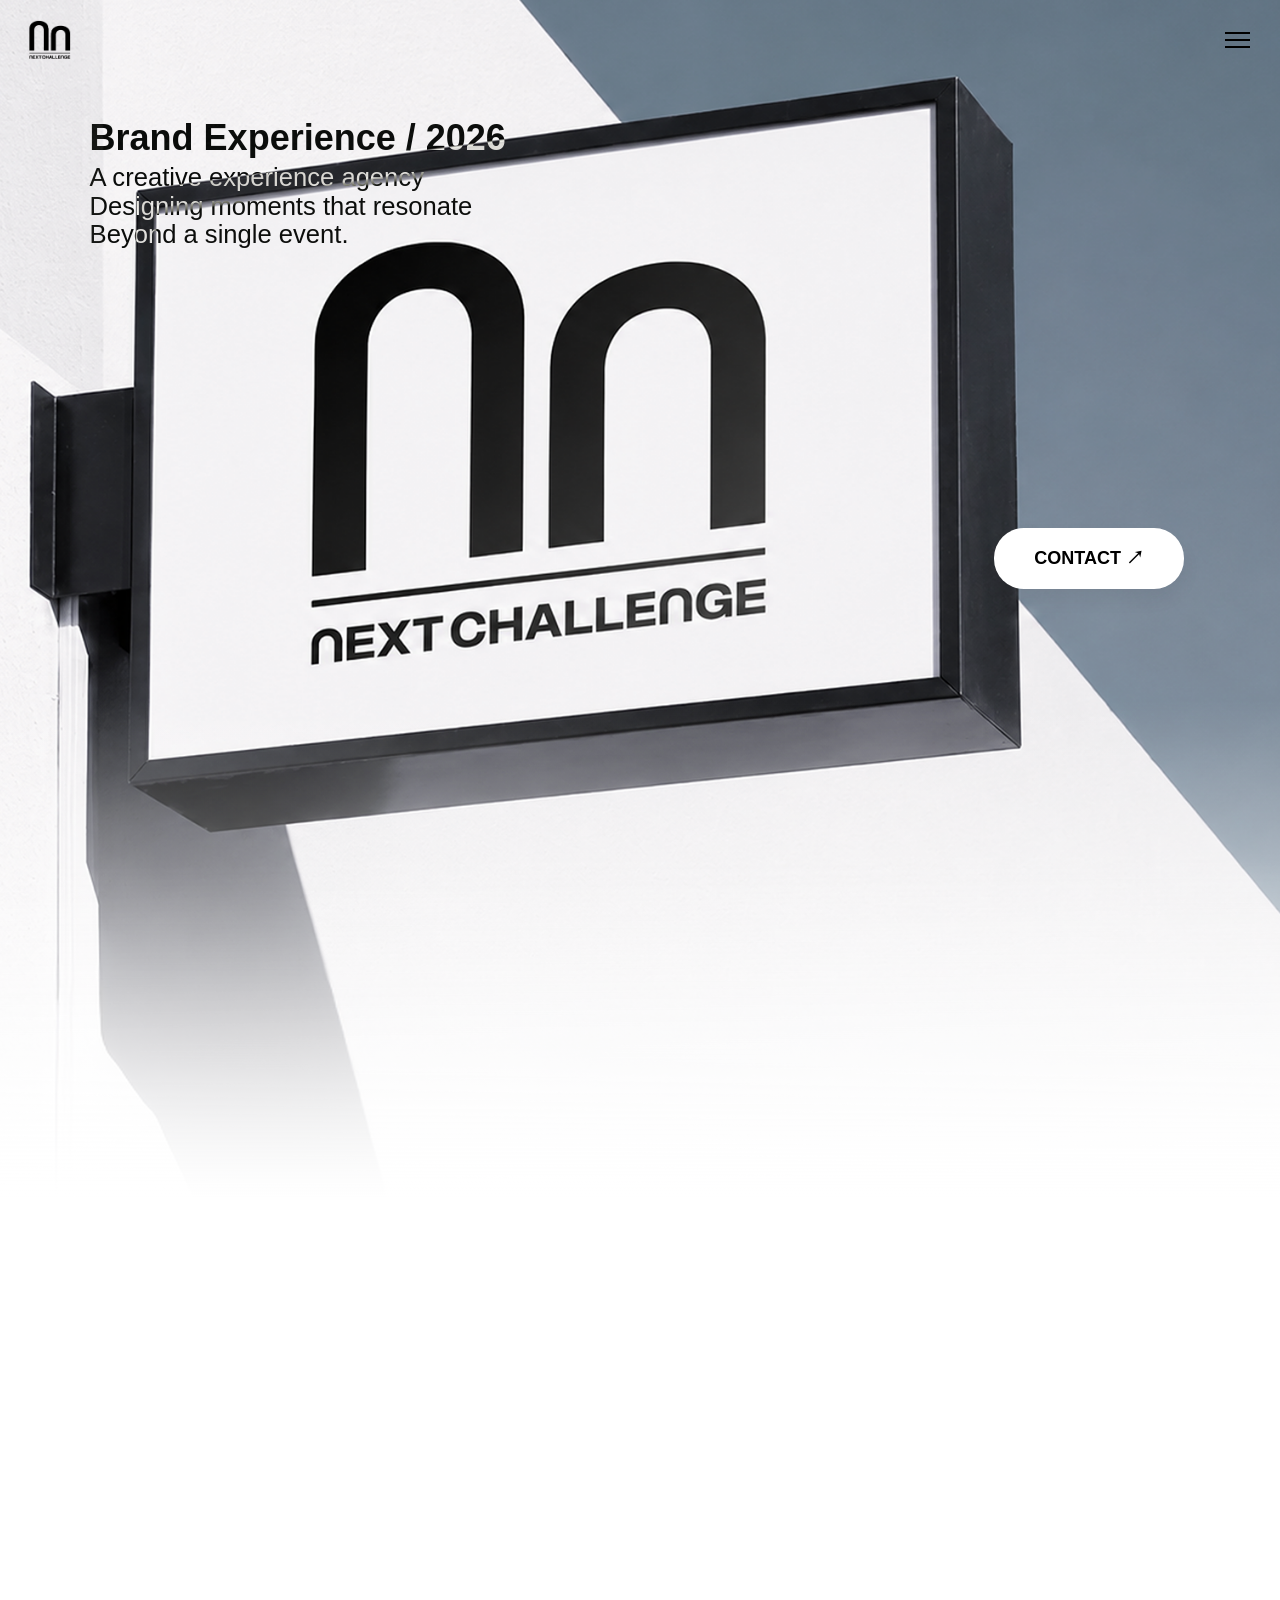
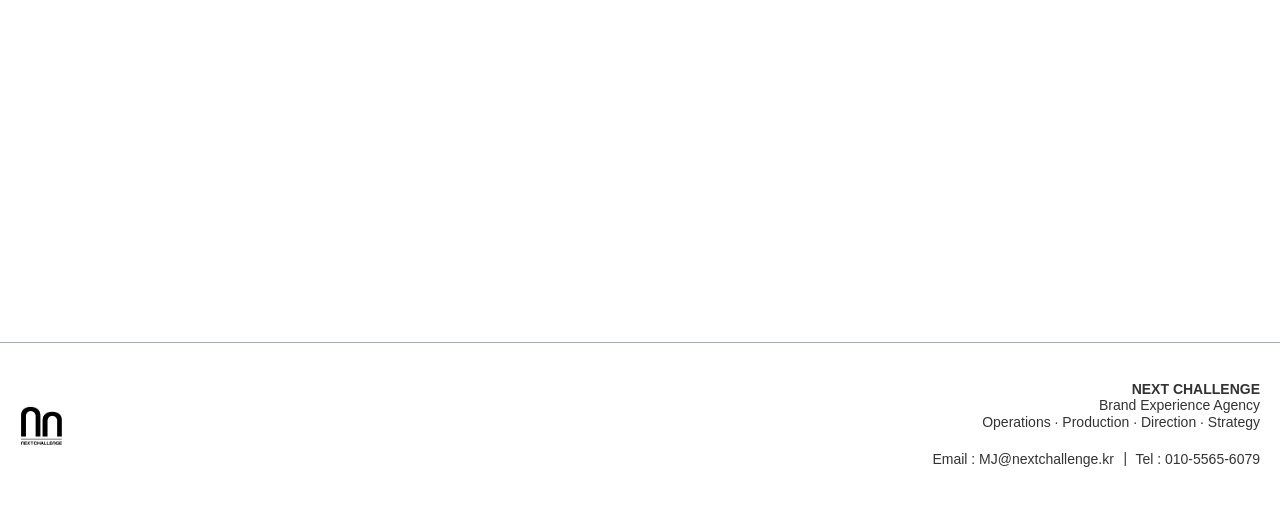
==== commit 1e135e41: "0628" ====
--- a/index.html
+++ b/index.html
@@ -72,16 +72,17 @@
     <section class="intro-box-section reveal-item">
         <div class="container">
             <div class="intro-box">
+                <div class="container">
                 <h2 class="intro-title">
-    <span>EXPERIENCE,
-    <br class="mobile-br">
-    BEYOND EVENTS.</span>
-</h2>
+                 <span>EXPERIENCE,
+                 <br class="mobile-br">
+                  BEYOND EVENTS.</span>
+                </h2>
             
             <div class="intro-desc-group">
                 <p>하나의 현장은 수많은 선택으로 완성됩니다.</p>
                 <p>보이는 장면뿐 아니라 보이지 않는 흐름까지.</p>
-                <p>넥스트챌린지는 그 모든 순간이<br class="mobile-only-br">하나의 경험으로 기억되도록 만듭니다.</p>
+                <p>넥스트챌린지는 그 모든 순간이 <br class="mobile-br">하나의 경험으로 기억되도록 만듭니다.</p>
             </div>
         </div>
     </section>
@@ -208,177 +209,102 @@
         });
     </script>
 
-    <script>
-    window.addEventListener("load", () => {
-        // 1. 모션 애니메이션들 (담당자님이 완성하신 부분 - 건드리지 않음)
-        gsap.registerPlugin(ScrollTrigger);
-
-        gsap.fromTo(".hero-reveal", 
+ <script>
+document.addEventListener("DOMContentLoaded", () => {
+    gsap.registerPlugin(ScrollTrigger);
+
+    // 1. 히어로 애니메이션
+    gsap.fromTo(".hero-reveal", 
+        { opacity: 0, y: 50 }, 
+        { opacity: 1, y: 0, duration: 1.5, stagger: 0.2, ease: "power2.out" }
+    );
+
+    // 2. 스크롤 애니메이션
+    gsap.utils.toArray(".reveal-item").forEach((item) => {
+        gsap.fromTo(item, 
             { opacity: 0, y: 50 }, 
-            { opacity: 1, y: 0, duration: 1.5, stagger: 0.2, ease: "power2.out" }
+            { opacity: 1, y: 0, duration: 1,
+              scrollTrigger: { trigger: item, start: "top 85%", toggleActions: "play none none none" }
+            }
         );
-
-        gsap.utils.toArray(".reveal-item").forEach((item) => {
-            gsap.fromTo(item, 
-                { opacity: 0, y: 50 },
-                { 
-                    opacity: 1, y: 0, duration: 1,
-                    scrollTrigger: {
-                        trigger: item, start: "top 85%", toggleActions: "play none none none"
-                    }
-                }
-            );
-        });
-
-        // =================================================================
-    // 🚨 수정한 컨택트 버튼 로직 (등장/퇴장 애니메이션 + 푸터 방어)
-    // =================================================================
-    let isBtnFixed = false; // 💡 버튼이 현재 고정 상태인지 기억하는 변수
-
+    });
+
+    // 3. 상단바 스크롤
+    const header = document.querySelector('.header-nav');
+    function checkScroll() {
+        header.classList.toggle('scrolled', window.scrollY > 50);
+    }
+    window.addEventListener('scroll', checkScroll);
+    checkScroll();
+
+    // 4. 컨택트 버튼 로직
+    let isBtnFixed = false;
     window.addEventListener('scroll', function() {
         const btnWrapper = document.querySelector('.hero-right-wrapper');
         const footer = document.querySelector('.site-footer');
         
-        // 1) 800px 기준 나타나고 사라지기 (부드러운 퇴장 적용)
         if (window.scrollY > 900) {
             if (!isBtnFixed) {
-                // 스크롤 내릴 때: 퇴장 클래스 지우고 등장 클래스 추가
                 btnWrapper.classList.remove('scrolled-out');
                 btnWrapper.classList.add('scrolled-fixed');
                 isBtnFixed = true;
             }
         } else {
             if (isBtnFixed) {
-                // 스크롤 올릴 때: 등장 클래스 지우고 퇴장 클래스 추가
                 btnWrapper.classList.remove('scrolled-fixed');
                 btnWrapper.classList.add('scrolled-out');
                 isBtnFixed = false;
-
-                // 💡 0.3초(퇴장 애니메이션 시간) 뒤에 퇴장 클래스도 완전히 지워서 원래의 히어로 섹션 위치로 복귀시킴
                 setTimeout(() => {
-                    if (window.scrollY <= 1000) { 
-                        btnWrapper.classList.remove('scrolled-out');
-                    }
-                }, 50); 
+                    if (window.scrollY <= 1000) btnWrapper.classList.remove('scrolled-out');
+                }, 50);
             }
         }
 
-        // 2) 푸터 뚫림 방지 로직 (기존과 동일하게 완벽 작동)
         if (footer && btnWrapper.classList.contains('scrolled-fixed')) {
-            const footerTop = footer.getBoundingClientRect().top;
-            const windowHeight = window.innerHeight;
-            const overlap = windowHeight - footerTop;
-
-            if (overlap > 0) {
-                btnWrapper.style.marginBottom = `${overlap}px`;
-            } else {
-                btnWrapper.style.marginBottom = '0px';
-            }
+            const overlap = window.innerHeight - footer.getBoundingClientRect().top;
+            btnWrapper.style.marginBottom = overlap > 0 ? `${overlap}px` : '0px';
         } else {
             btnWrapper.style.marginBottom = '0px';
         }
     });
-    });
-    </script>
-
-
-<script>
-// 💡 load 대신 DOMContentLoaded로 변경 (이미지 로딩 기다리지 않고 즉시 실행!)
-document.addEventListener("DOMContentLoaded", () => {
-    gsap.registerPlugin(ScrollTrigger);
-
-    // 1. 히어로 섹션 (CSS에서 이미 숨겨뒀으니 깜빡임 없이 즉시 스윽!)
-    gsap.fromTo(".hero-reveal", 
-        { opacity: 0, y: 50 }, // 시작 지점
-        { 
-            opacity: 1, 
-            y: 0,            // 원래 위치
-            duration: 1.5, 
-            stagger: 0.2, 
-            ease: "power2.out" 
+
+    // 5. 모바일 메뉴
+    const mobileBtn = document.querySelector(".mobile-menu-btn");
+    const closeBtn = document.querySelector(".menu-close-btn");
+    const closeZone = document.querySelector(".mobile-close-zone");
+    const menuBox = document.querySelector(".menu-box");
+
+    if (mobileBtn && menuBox) {
+        mobileBtn.addEventListener("click", () => {
+            menuBox.classList.add("active");
+            history.pushState({ menuOpen: true }, "", "#menu");
+        });
+    }
+
+    const closeMenu = () => {
+        if (menuBox && menuBox.classList.contains("active")) {
+            menuBox.classList.remove("active");
+            if (window.location.hash === "#menu") history.back();
         }
-    );
-
-    // 2. 스크롤 영역 (스크롤할 때마다 작동)
-    gsap.utils.toArray(".reveal-item").forEach((item) => {
-        gsap.fromTo(item, 
-            { opacity: 0, y: 50 }, // 시작 지점
-            { 
-                opacity: 1, 
-                y: 0,              // 원래 위치
-                duration: 1,
-                scrollTrigger: {
-                    trigger: item,
-                    start: "top 85%",
-                    toggleActions: "play none none none"
-                }
-            }
-        );
+    };
+
+    if (closeBtn) closeBtn.addEventListener("click", closeMenu);
+    if (closeZone) closeZone.addEventListener("click", closeMenu);
+    window.addEventListener("popstate", () => {
+        if (menuBox && menuBox.classList.contains("active")) menuBox.classList.remove("active");
     });
 });
 </script>
 
 <script>
-    document.addEventListener("DOMContentLoaded", () => {
-        const header = document.querySelector('.header-nav');
-        
-        if (header) {
-            // 사이트가 새로고침 되었을 때 이미 스크롤이 내려가 있는 상태인지 체크하는 함수
-            function checkScroll() {
-                // 💡 50px 이상 스크롤을 내렸다면 .scrolled 클래스를 붙이고, 맨 위라면 뗍니다.
-                if (window.scrollY > 50) {
-                    header.classList.add('scrolled');
-                } else {
-                    header.classList.remove('scrolled');
-                }
-            }
-
-            // 1) 스크롤 할 때마다 실시간 체크
-            window.addEventListener('scroll', checkScroll);
-            
-            // 2) 페이지 처음 들어왔을 때(혹은 새로고침 했을 때) 위치 체크
-            checkScroll();
-        }
-    });
+const heroCopy = document.querySelector('.hero-copy');
+const introBox = document.querySelector('.intro-box .container');
+
+if (window.innerWidth <= 768) {
+    introBox.prepend(heroCopy);
+}
 </script>
 
-<script>
-        document.addEventListener("DOMContentLoaded", () => {
-            const mobileBtn = document.querySelector(".mobile-menu-btn");
-            const closeBtn = document.querySelector(".menu-close-btn");
-            const closeZone = document.querySelector(".mobile-close-zone");
-            const menuBox = document.querySelector(".menu-box");
-
-            // 1) 메뉴 열기 (브라우저 주소에 가상의 #menu를 추가함)
-            if (mobileBtn && menuBox) {
-                mobileBtn.addEventListener("click", () => {
-                    menuBox.classList.add("active");
-                    history.pushState({ menuOpen: true }, "", "#menu");
-                });
-            }
-
-            // 2) 메뉴 닫기 함수 (X버튼이나 빈 공간 누를 때)
-            const closeMenu = () => {
-                if(menuBox && menuBox.classList.contains("active")) {
-                    menuBox.classList.remove("active");
-                    if(window.location.hash === "#menu") {
-                        history.back(); // 주소창 원상복구
-                    }
-                }
-            };
-
-            if (closeBtn) closeBtn.addEventListener("click", closeMenu);
-            if (closeZone) closeZone.addEventListener("click", closeMenu);
-
-            // 3) 💡 휴대폰 '뒤로 가기' 버튼을 눌렀을 때 감지하여 창 닫기
-            window.addEventListener("popstate", (e) => {
-                if (menuBox && menuBox.classList.contains("active")) {
-                    menuBox.classList.remove("active");
-                }
-            });
-        });
-    </script>
-
 </body>
 
 </html>
--- a/style.css
+++ b/style.css
@@ -124,12 +124,14 @@
 ========================================= */
 .hero-gradient {
     position: relative;
-    min-height: 100vh; 
+    min-height: 130vh; 
     display: flex;
     align-items: center;
     box-sizing: border-box;
     overflow: hidden;
         min-height: 1200px;
+
+        z-index: 1;
 }
 
 .hero-gradient::after {
@@ -140,12 +142,16 @@
     right: 0;
     bottom: 0;
 
-    height: 350px;
+    height: 500px;
+
+z-index: 1;
 
     background: linear-gradient(
         to bottom,
         rgba(255,255,255,0),
         rgba(255,255,255,1)
+
+
     );
 
     pointer-events: none;
@@ -184,42 +190,21 @@
  color: #fff;
 }
 
-@media (max-width: 1865px) {
-    .hero-copy {
-        display: none;
-    }
-}
-
-@media (max-width: 875px) {
-    .front-content-group {
-        top: 80px;
-    }
-}
 
 @media (max-width: 1150px) {
     .front-content-group {
         left: -10%;
-        width: clamp(
-            500px,   /* C (최소) */
-            150vw,    /* 화면에 따라 다시 감소 */
-            1700px    /* B (최대) */
-        );
+        top: 0px;
+        width: clamp(500px, 150vw, 1700px);
+
     }
 
         .hero-gradient {
-        min-height: clamp(
-            100px,   /* 최소 높이 */
-            110vw,   /* 화면이 줄수록 같이 감소 */
-            1300px   /* 최대(1150px 부근) */
-        );
+min-height: clamp(100px, 110vw, 1300px);
     }
 
     .hero-gradient::after {
-    height: clamp(
-        100px,  /* 최소 */
-        35vw,   /* 화면이 줄면 같이 감소 */
-        500px   /* 최대 */
-    );
+ height: clamp(100px, 35vw, 500px);
 }
 }
 
@@ -239,14 +224,6 @@
     font-size: 30px;
     font-weight: 300;
     line-height: 1.1;
-}
-
-
-@media (max-width: 1024px) {
-    .bg-img-front {
-        margin-left: 25px; /* 창이 작아질 때 의도하신 여백 대응 */
-        max-width: calc(100% - 80px); 
-    }
 }
 
 
@@ -385,8 +362,11 @@
 .intro-box {
     background-color: #A2AEBC;
     color: #ffffff;
+        width: 100vw;
+    margin-left: calc(50% - 50vw);
+    margin-right: calc(50% - 50vw);
     border-radius: 0px;
-    padding: clamp(40px, 6vw, 60px) clamp(40px, 4vw, 60px);
+    padding: clamp(40px, 6vw, 60px) 0;
     text-align: left;
     display: flex;
     flex-direction: column;
@@ -622,7 +602,7 @@
 ========================================= */
 /* 타이틀 */
 .page-title {
-    font-size: 72px;
+    font-size: clamp(40px, 5vw, 72px);  
     font-weight: 800;
     margin: 0px 0 40px 0;
     letter-spacing: -0.5px;
@@ -635,7 +615,7 @@
 }
 
 .year-title {
-    font-size: 30px;
+    font-size: clamp(18px, 5vW, 30px);
     font-weight: bold;
     margin: 0px 0 30px 0;
     border-top: 2px solid #000; 
@@ -643,19 +623,21 @@
 }
 
 /* 포트폴리오 3열 그리드 */
-.portfolio-grid {
+.portfolio-grid,.project-grid{
     display: grid;
-    grid-template-columns: repeat(4, 1fr);
+    grid-template-columns: repeat(3, 1fr); 
     gap: clamp(20px, 2.5vw, 50px) clamp(12px, 1.5vw, 30px);
-}
-
-.portfolio-card {
+    align-items: start;
+}
+
+.portfolio-card, .project-card{
     display: flex;
     flex-direction: column;
-    gap: 16px; 
-}
-
-.portfolio-card .project-name {
+    gap: 10px; 
+}
+
+
+.portfolio-card .project-name{
     text-align: left;
     padding-left: 6px; /* 왼쪽에서 6px 띄움 */
 }
@@ -665,10 +647,8 @@
     background-color: #f0f0f0;
     aspect-ratio: 1 / 1; /* 4/3에서 1/1(정방형)로 수정되었습니다 */
     border-radius: var(--main-radius);  
-    position: relative;
-    overflow: hidden;
-    display: block;
-    cursor: pointer;
+    width: 100%;
+    
 }
 
 /* 2. 마우스 올리면 나오는 상세정보 칸 */
@@ -695,10 +675,12 @@
 
 /* 3. 사진 바로 밑 프로젝트 이름 */
 .project-name {
-    font-size: 18px;
+    font-size: clamp(11px, 1.5vw, 18px);
     font-weight: bold;
     margin: 0;
     text-align: left; 
+    line-height: 1.1;
+    letter-spacing: -0.03em;
 }
 
 /* =========================================
@@ -754,13 +736,35 @@
     position: absolute; top: 40px; left: 30px; z-index: 10; color: #FFFFFF; 
 }
 .category-name {
-    font-size: 50px; font-weight: 800; margin: 0; line-height: 1.0;
+    font-size: clamp(30px, 3.5vw, 50px); font-weight: 800; margin: 0; line-height: 1.0;
 }
 .right-info {
     position: absolute; bottom: 40px; right: 30px; z-index: 10;
-    color: #FFFFFF; font-size: 20px; font-weight: bold; text-align: right; line-height: 1.3;
-}
-
+    color: #FFFFFF; font-size: clamp(16px, 1.4vw, 20px); font-weight: bold; text-align: right; line-height: 1.3;
+
+}
+
+@media (max-width: 800px) {
+    .category-info {
+        top: 24px;
+        left: 20px;
+    }
+
+    .right-info {
+        right: 20px;
+        bottom: 24px;
+    }
+}
+
+@media (max-width: 800px) {
+    .work-grid {
+        grid-template-columns: 1fr;
+    }
+
+    .work-card-link .image-placeholder {
+        aspect-ratio: 5 / 3;
+    }
+}
 .hover-overlay {
     display: none !important; 
 }
@@ -800,16 +804,16 @@
 /* 💡 WORK 타이틀 글씨 스타일 */
 .hero-banner .page-title {
     color: #ffffff;                 /* 💡 글씨 색상 흰색 */
-    font-size: 72px; /* 💡 크기를 시원하고 크게 확대 (반응형 적용) */
+    font-size: clamp(40px, 5vw, 72px); /* 💡 크기를 시원하고 크게 확대 (반응형 적용) */
     font-weight: 800;               /* 두껍게 */
     letter-spacing: -1px;           /* 자간 살짝 축소 */
-    margin: 0;
+    margin: 0px;
     text-transform: uppercase;      /* 대문자 고정 */
 }
 
 /* 본문 영역 마진 조정 (그라데이션과 카드 사이가 자연스럽게 이어지도록 여백 리셋) */
 .work-main {
-    margin-top: -250px; /* 💡 상단바 밑으로 콘텐츠가 시원하게 내려오도록 설정 */
+    margin-top: -200px; /* 💡 상단바 밑으로 콘텐츠가 시원하게 내려오도록 설정 */
     padding-bottom: 100px;
 }
 
@@ -820,15 +824,15 @@
 
 /* 카테고리 타이틀 및 알약 버튼 */
 .category-title {
-    font-size: 48px; font-weight: 800; color: #ffffff; margin: 0 0 52px 0; letter-spacing: -1px;
+    font-size: clamp(36px, 5vw, 60px); font-weight: 800; color: #ffffff; margin: 0 0 52px 0; letter-spacing: -1px;
 }
 .category-buttons {
-    display: flex; justify-content: center; gap: 16px; list-style: none; margin: 0; padding: 0; border-radius: 30px !important;
+    display: flex; align-items: center;  justify-content: center; gap: 16px; list-style: none; margin: 0; padding: 0; border-radius: 30px !important;
 }
 
 
 .category-buttons a {
-    text-decoration: none; font-size: 14px; font-weight: bold; padding: 12px 24px; border-radius: 30px; transition: all 0.3s ease;
+    text-decoration: none; font-size: clamp(12px, 2vw, 14px); font-weight: bold; padding: 12px 24px; border-radius: 30px; transition: all 0.3s ease;
 }
 .btn-active {
     background-color: #ffffff; color: #000000; border: 2px solid #ffffff;
@@ -842,31 +846,27 @@
 
 /* 하단 프로젝트 리스트 영역 */
 .content-container {
-    width: 100%; max-width: 1440px; margin: -225px auto 0; padding: 40px 40px 100px; box-sizing: border-box; 
+    width: 100%; 
+    max-width: 1440px; 
+    margin: -225px auto 0; 
+    padding: 0 40px 100px; /* portfolio의 container와 좌우 padding 통일 */
+    box-sizing: border-box; 
 }
 .project-grid {
-     display: grid;
-    grid-template-columns: repeat(3, 1fr);
-    gap: clamp(20px, 2.5vw, 50px) clamp(12px, 1.5vw, 30px);
-}
-.project-card {
-    display: flex; flex-direction: column; gap: 16px; text-decoration: none; color: #000000;
-}
-.project-card:hover .image-placeholder {
-    background-color: #e5e5e5;
-    position: relative; /* 자식 요소(이미지)를 이 박스 안에 가두는 기준 */
-    overflow: hidden;   /* [핵심] 박스 밖으로 튀어나가는 건 무조건 잘라버림 */
-    display: block;
+    display: grid;
+    grid-template-columns: repeat(3, 1fr) !important; 
+    gap: clamp(20px, 2.5vw, 50px) clamp(12px, 1.5vw, 30px); /* portfolio와 통일 */
+    margin-top: clamp(30px, 5vw, 60px);
 }
 
 .project-info {
     display: flex;
     flex-direction: column;
-    gap: 6px; /* 숫자 키우면 더 벌어짐 */
-    padding-left: 12px;
+    gap: 3px;
+    padding-left: 6px; /* 12px → 6px으로 portfolio와 통일 */
 }
 .project-date {
-    font-size: 14px; color: #666666; margin: 0;
+    font-size: clamp(9px, 1vw, 14px); color: #666666; margin: 0;
 
 }
 
@@ -875,6 +875,7 @@
     aspect-ratio: 1 / 1;
     overflow: hidden;
     background-color: #f5f5f5;
+    border-radius: var(--main-radius); /* 추가 */
 }
 
 .image-placeholder img {
@@ -882,10 +883,6 @@
     height: 100%;
     object-fit: cover;
     display: block;
-}
-
-.project-card:hover .image-placeholder {
-    background-color: #e5e5e5;
 }
 
 
@@ -1010,15 +1007,9 @@
    CONTACT FORM 전용 스타일
 ========================================= */
 
-
-/* Contact 페이지 본문 전용 여백 설정 */
-.contact-main {
-    padding-top: 125px;    /* 상단바 밑으로 콘텐츠가 시원하게 내려오도록 설정 */
-    padding-bottom: 50px; /* 하단 푸터와의 간격을 넉넉하게 설정 */
-}
-
 .contact-main .page-title {
     text-align: left;
+    font-size: clamp(40px, 5vw, 72px);
     margin-bottom: 5px;
     color: #ffffff;
     margin-left: -5px;
@@ -1040,15 +1031,15 @@
 }
 
 #name {
-    width: 600px;
+    width: 300px;
 }
 
 #tel {
-    width: 400px;
+    width: 200px;
 }
 
 #email {
-    width: 600px;
+    width: 300px;
 }
 
 #details {
@@ -1063,7 +1054,7 @@
 }
 
 .form-group label {
-    font-size: 15px;
+    font-size: clamp(13px, 1.2vw, 15px);
     font-weight: 500;
     color: #FFFFFF;
 }
@@ -1071,19 +1062,25 @@
 
 .form-group input,
 .form-group textarea {
-    width: 100%;
-    padding: 12px 18px;
+    /* 💡 가로폭 100%에 최대폭을 600px로 제한하여 가로길이 반응형 구현 */
+    width: clamp(120px, 10vw, 220px);
+    
+    /* 💡 패딩과 폰트 크기에 clamp 적용 (창 크기에 맞춰 줄어듦) */
+    padding: clamp(10px, 1.5vw, 12px) clamp(14px, 2vw, 18px);
+    font-size: clamp(13px, 1.2vw, 14px);
+    
     border: 1px solid #d9d9d9;
     border-radius: var(--main-radius);
+    
     font-family: 'Pretendard', sans-serif;
-    font-size: 14px;
     box-sizing: border-box;
     transition: all 0.3s ease;
     background-color: #ffffff;
 }
 
 .form-group textarea {
-    min-height: 220px;
+    /* 💡 최소 높이도 창이 작아지면 비율에 맞춰 줄어들도록 조절 */
+    min-height: clamp(150px, 20vw, 220px);
     resize: vertical;
 }
 
@@ -1135,7 +1132,7 @@
     color: #ffffff; /* 💡 오른쪽으로 간 글씨 하얗게 변경 */
 }
 .contact-desc {
-    font-size: 18px;
+    font-size: clamp(13px, 1.5vw, 18px);
     font-weight: 500; /* medium */
     margin: 0 0 24px 0;
     color: #ffffff;
@@ -1151,6 +1148,7 @@
 }
 
 
+
 .details-note {
     color: rgba(255,255,255,0.8);
 }
@@ -1177,7 +1175,7 @@
 .contact-bg-image {
     position: absolute;
     right: 100px;
-    top: -48px;
+    bottom: 0;
 
     width: 1200px;
 
@@ -1225,20 +1223,25 @@
     /* 💡 transform이나 animation을 다 빼버려서 충돌 요소를 원천 차단합니다 */
 }
 
+
+
 /* =========================================
    [반응형 최적화] 노트북 & 모바일 통합 구역
 ========================================= */
 
 /* 1. 데스크톱 우선 공통 제어 (768px 이상에서 모바일 요소 숨김) */
-@media (min-width: 1701px) {
+@media (min-width: 1500px) {
     .mobile-menu-btn, .mobile-close-zone, .menu-close-btn { 
         display: none !important; 
     }
-}
+
+}
+
+
 
 /* 2. 노트북 & 작은 모니터 대응 (1200px 이하) */
 @media (max-width: 1200px) {
-    .container, .hero-content-container {
+    .container, .hero-content-container, .content-container {
         padding: 0 30px;
     }
     .hero-logo-desc {
@@ -1248,6 +1251,8 @@
     padding: clamp(30px, 4vw, 60px) 30px;
 }
 
+
+
 }
 
 .mobile-br {
@@ -1257,16 +1262,33 @@
 
 
 /* 3. 태블릿 & 스마트폰 통합 대응 (768px 이하 최종 정돈) */
-@media (max-width: 1700px) {
+@media (max-width: 1500px) {
     /* [공통] 가로 여백 최적화 */
-    .container, .hero-content-container { 
+    .container, .hero-content-container, .content-container{ 
         padding: 0 20px; 
+    }
+
+            .hero-copy {
+        top: 15%;
+        left: 7%;
+
+        /* 필요하면 */
+        transform: translateY(-50%);
+        mix-blend-mode: difference;
+            }
+
+            .hero-copy-title {
+        font-size: clamp(17px, 3.5vw, 36px);
+    }
+
+    .hero-copy-body p {
+        font-size: clamp(12px, 2vw, 30px);
     }
 
     .footer-container {
     padding: clamp(24px, 4vw, 40px) 20px;
     }
-    
+
 
     /* [히어로 섹션] 세로 정렬 및 배경 최적화 */
     .hero-content-container { 
@@ -1289,7 +1311,7 @@
     .header-nav { 
         position: fixed; 
         width: 100%; 
-        height: 75px; 
+        height: 80px; 
         left: 0; 
         top: 0; 
         display: flex; 
@@ -1302,7 +1324,7 @@
     /* 💡 [로고 정중앙 고정] 주변 요소 간섭 완전 차단 */
     .header-nav .logo-box { 
         position: absolute; 
-        left: 50%; 
+        left: 50px; 
         top: 50%; 
         transform: translate(-50%, -50%); 
         margin: 0; 
@@ -1317,7 +1339,7 @@
     .mobile-menu-btn { 
         display: block; 
         position: absolute; 
-        left: 20px; 
+        right: 20px; 
         top: 50%; 
         transform: translateY(-50%); 
         background: none; 
@@ -1331,7 +1353,7 @@
 
     /* 👉 [슬라이드 내비게이션 드로우] */
     .menu-box {
-        position: fixed; top: 0; left: 0;
+        position: fixed; top: 0; right: 0;
         width: 100vw; height: 100vh;
         z-index: 2000;
         background-color: rgba(0, 0, 0, 0);
@@ -1343,22 +1365,22 @@
 
     /* 왼쪽에서 나오는 80% 흰색 패널 */
     .menu-content-panel {
-        position: absolute; top: 0; left: 0;
+        position: absolute; top: 0; right: 0;
         width: 80%; height: 100%;
         background-color: #ffffff;
         padding: 100px 40px; box-sizing: border-box;
-        transform: translateX(-100%);
+        transform: translateX(100%);
         transition: transform 0.4s cubic-bezier(0.25, 1, 0.5, 1);
     }
 
     /* 우측 20% 투명 닫기 영역 */
     .mobile-close-zone {
-        position: absolute; top: 0; right: 0;
+        position: absolute; top: 0; left: 0;
         width: 20%; height: 100%;
         cursor: pointer;
     }
     .menu-close-btn {
-        position: absolute; top: 20px; left: 20px;
+        position: absolute; top: 20px; right: 20px;
         background: none; border: none; padding: 0;
         font-size: 42px; color: #ffffff; cursor: pointer;
         display: block;
@@ -1424,7 +1446,48 @@
 ========================================= */
 @media (orientation: portrait) {
     /* 💡 우측 Contact 버튼 구역을 아예 숨겨버립니다 */
+
     .hero-right-wrapper {
         display: none !important;
     }
-}
+    .sub-contact-wrapper{
+        display: none !important;
+    }
+
+        .front-content-group {
+        left: -10%;
+        top: 0px;
+        width: clamp(500px, 150vw, 1700px);
+                z-index: 2;
+
+    }
+
+            /* 2. 텍스트 위치 변경 */
+    .hero-copy {
+        right: auto;
+        left: clamp(5%, 2%, 1%);
+        top: auto;
+        bottom: 0;
+        width: 100%;
+        z-index: 1002;
+        color:#000
+    }
+
+        .hero-gradient {
+        min-height: 67vh;
+    }
+
+            .hero-copy-title {
+        font-size: clamp(26px, 4vw, 40px);
+    }
+
+    .hero-copy-body p {
+        font-size: clamp(18px, 1.2vw, 30px);
+    }
+
+        .intro-box-section {
+        margin-top: -60px; /* 원하는 만큼 조절 */
+    }
+
+
+}
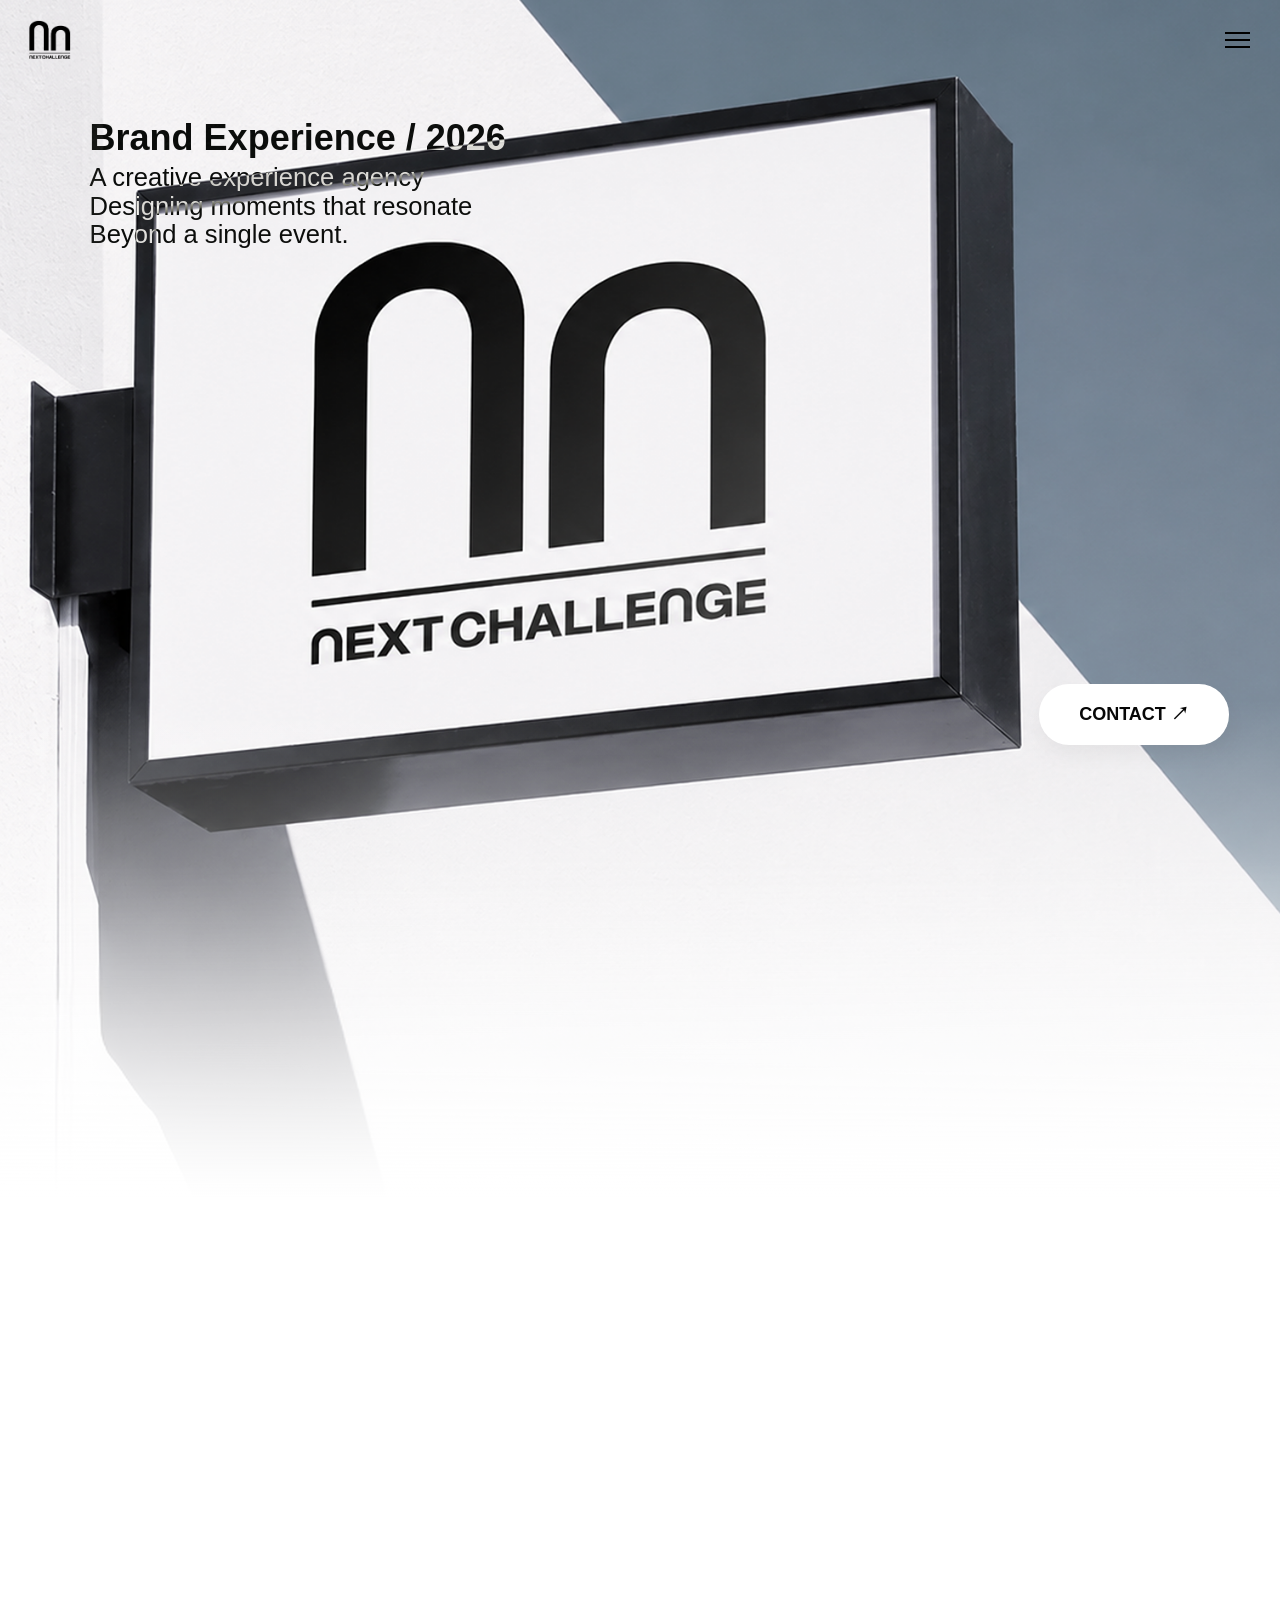
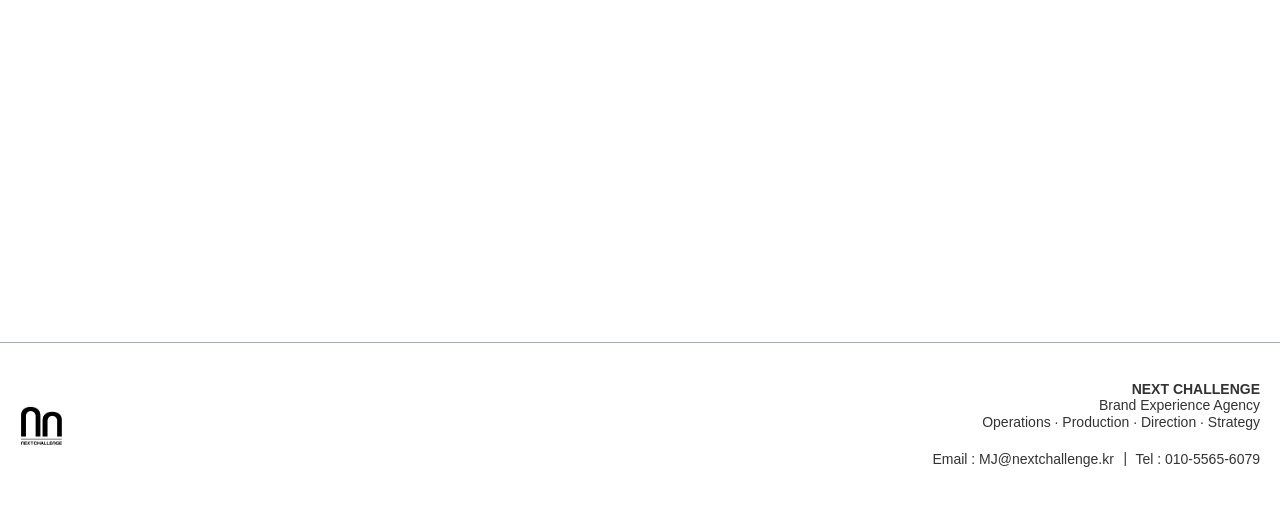
==== commit ddd13051: "0435" ====
--- a/index.html
+++ b/index.html
@@ -46,7 +46,7 @@
 
 <section class="hero-gradient">
 
-        <div class="front-content-group">
+        <div class="front-content-group hero-fade-item">
             <img src="images/hero_BG_new.svg" alt="Back View Logo" class="bg-img-back">
                 </div>
 
@@ -228,6 +228,17 @@
             }
         );
     });
+
+gsap.utils.toArray(".hero-fade-item").forEach((item) => {
+    gsap.fromTo(item, 
+        { opacity: 0.5 }, 
+        { 
+            opacity: 1, duration: 1,
+            scrollTrigger: { trigger: item, start: "top 85%", toggleActions: "play none none none" }
+        }
+    );
+});
+    
 
     // 3. 상단바 스크롤
     const header = document.querySelector('.header-nav');
--- a/style.css
+++ b/style.css
@@ -242,11 +242,6 @@
     z-index: 100;
 }
 
-@media (max-width: 1440px) {
-    .hero-right-wrapper {
-        right: 40px;    
-    }
-}
 
 /* 💡 나타날 때 (스크롤 내릴 때) */
 .hero-right-wrapper.scrolled-fixed {
@@ -832,7 +827,7 @@
 
 
 .category-buttons a {
-    text-decoration: none; font-size: clamp(12px, 2vw, 14px); font-weight: bold; padding: 12px 24px; border-radius: 30px; transition: all 0.3s ease;
+    text-decoration: none; font-size: clamp(10px, 2vw, 14px); font-weight: bold; padding: clamp(6px, 1vw, 12px) clamp(10px, 2vw, 20px); border-radius: 30px; transition: all 0.3s ease;
 }
 .btn-active {
     background-color: #ffffff; color: #000000; border: 2px solid #ffffff;
@@ -1151,6 +1146,7 @@
 
 .details-note {
     color: rgba(255,255,255,0.8);
+    font-size: clamp(13px, 1.5vw, 18px)
 }
 
 .contact-page {
@@ -1200,6 +1196,9 @@
 .contact-form button.loading {
     opacity: 0.7;
     pointer-events: none;
+}
+.contact-page .header-nav.scrolled .logo-box img {
+    filter: none !important;
 }
 
 .form-success {
@@ -1289,6 +1288,11 @@
     padding: clamp(24px, 4vw, 40px) 20px;
     }
 
+
+    .hero-gradient .hero-right-wrapper {
+        top: 57%;
+        right: 4%;
+    }
 
     /* [히어로 섹션] 세로 정렬 및 배경 최적화 */
     .hero-content-container { 
@@ -1448,7 +1452,7 @@
     /* 💡 우측 Contact 버튼 구역을 아예 숨겨버립니다 */
 
     .hero-right-wrapper {
-        display: none !important;
+        display: none ;
     }
     .sub-contact-wrapper{
         display: none !important;
@@ -1459,6 +1463,7 @@
         top: 0px;
         width: clamp(500px, 150vw, 1700px);
                 z-index: 2;
+                overflow-x: hidden
 
     }
 
@@ -1469,7 +1474,7 @@
         top: auto;
         bottom: 0;
         width: 100%;
-        z-index: 1002;
+        z-index: 2000;
         color:#000
     }
 
@@ -1477,6 +1482,10 @@
         min-height: 67vh;
     }
 
+        .hero-gradient::after {
+        display: none;
+    }
+
             .hero-copy-title {
         font-size: clamp(26px, 4vw, 40px);
     }
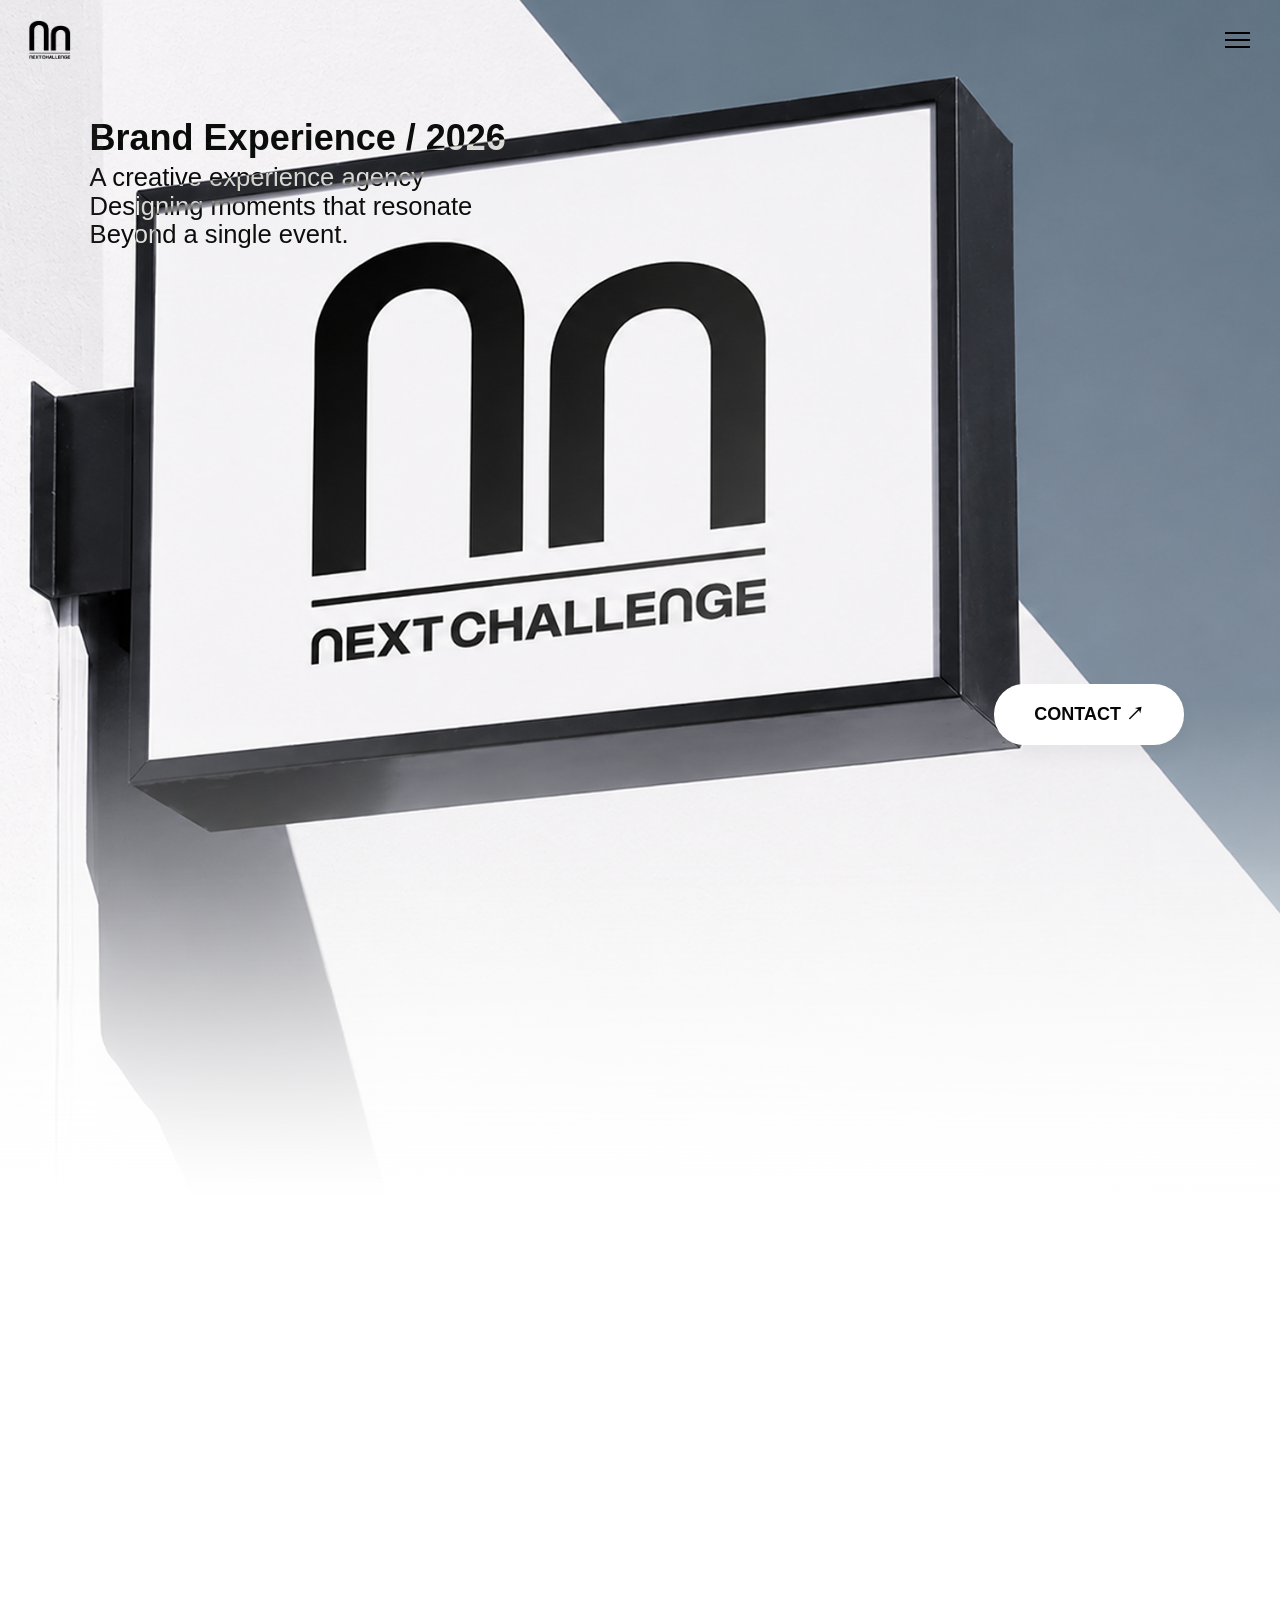
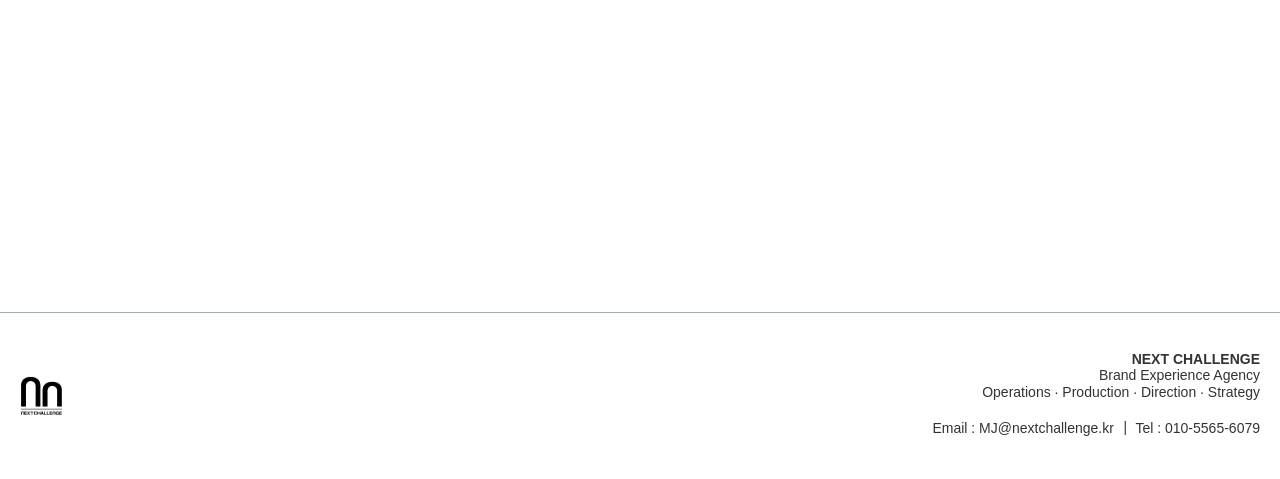
==== commit b56d8684: "0509" ====
--- a/index.html
+++ b/index.html
@@ -23,7 +23,7 @@
         </button>
 
         <div class="logo-box">
-            <a href="index.html">
+            <a href="/">
                 <img src="images/logo.svg" alt="Next Challenge Logo">
             </a>
         </div>
@@ -35,10 +35,10 @@
 
             <div class="menu-content-panel">
                 <ul class="menu-list">
-                    <li><a href="index.html" class="active">ABOUT</a></li>
-                    <li><a href="portfolio.html">PORTFOLIO</a></li>
-                    <li><a href="work.html">WORK</a></li>
-                    <li><a href="contact.html">CONTACT</a></li>
+                    <li><a href="/" class="active">ABOUT</a></li>
+                    <li><a href="/portfolio/">PORTFOLIO</a></li>
+                    <li><a href="/work/">WORK</a></li>
+                    <li><a href="/contact/">CONTACT</a></li>
                 </ul>
             </div>
         </nav>
@@ -63,7 +63,7 @@
     
     <div class="container">
         <div class="hero-right-wrapper">
-            <a href="contact.html" class="contact-pill-btn">CONTACT ↗</a>
+            <a href="/contact/" class="contact-pill-btn">CONTACT ↗</a>
         </div>
     </div>
 
@@ -92,7 +92,7 @@
             <div class="section-header">
                 <h2 class="section-title">Feature.</h2>
                 <div class="line-container">
-                    <a href="portfolio.html" class="view-all-link">view all portfolio ↗</a>
+                    <a href="/portfolio/" class="view-all-link">view all portfolio ↗</a>
                     <div class="horizontal-line"></div>
                 </div>
             </div>
@@ -136,7 +136,7 @@
             <div class="section-header">
                 <h2 class="section-title">Growth.</h2>
                 <div class="line-container">
-                    <a href="work.html" class="view-all-link">view all works ↗</a>
+                    <a href="/work/" class="view-all-link">view all works ↗</a>
                     <div class="horizontal-line"></div>
                 </div>
             </div>
--- a/style.css
+++ b/style.css
@@ -1291,7 +1291,7 @@
 
     .hero-gradient .hero-right-wrapper {
         top: 57%;
-        right: 4%;
+        right: px;
     }
 
     /* [히어로 섹션] 세로 정렬 및 배경 최적화 */
@@ -1419,25 +1419,25 @@
         opacity: 1;
     }
 
-    .feature-grid {
-    grid-template-columns: repeat(2, 1fr);
-    }
-
-    .growth-grid {
-    grid-template-columns: 1fr;
-    }
-
-    .growth-box {
-    aspect-ratio: 5 / 3;
-    }
     
     .mobile-br {
         display: inline;
     }
 }
 
-
-
+@media (max-width: 1000px) {
+    .feature-grid {
+    grid-template-columns: repeat(2, 1fr);
+    }
+
+    .growth-grid {
+    grid-template-columns: 1fr;
+    }
+
+    .growth-box {
+    aspect-ratio: 5 / 3;
+    }
+}
 
 @media (max-width: 500px) {
     .view-all-link {
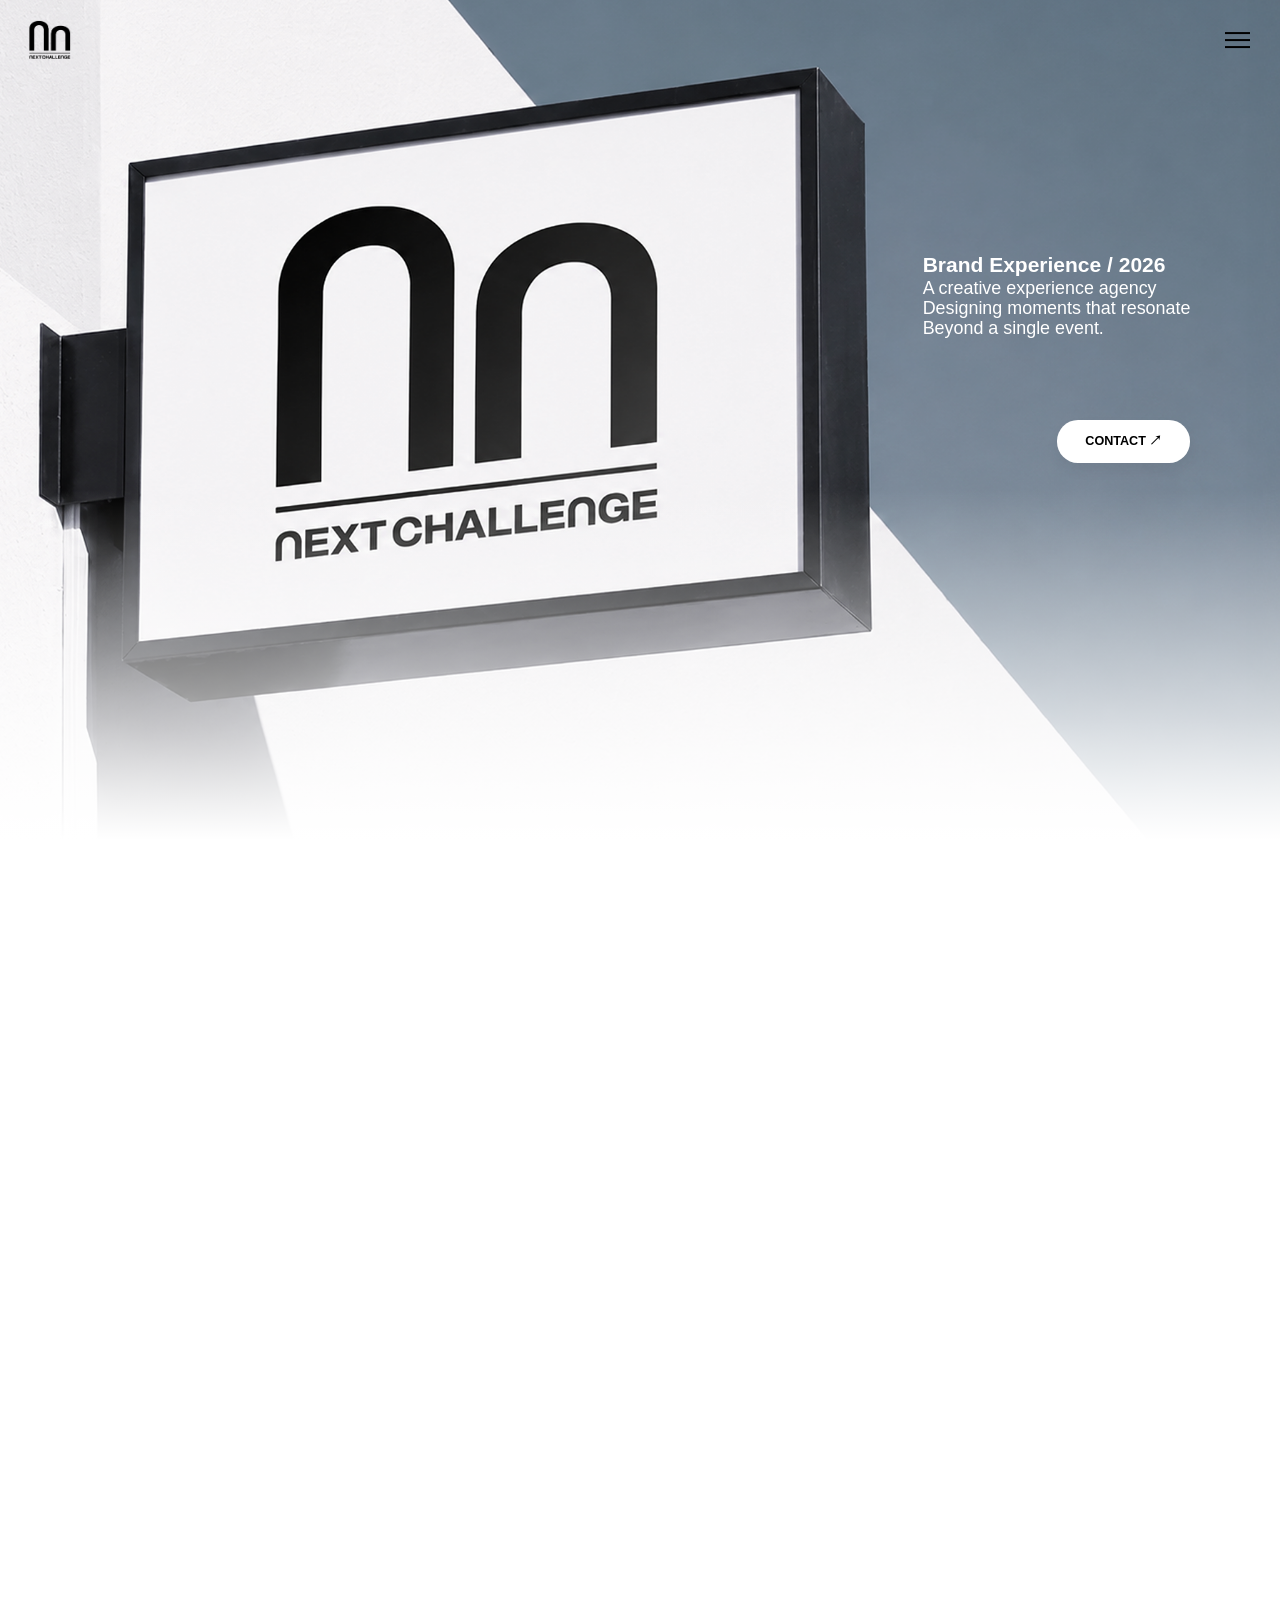
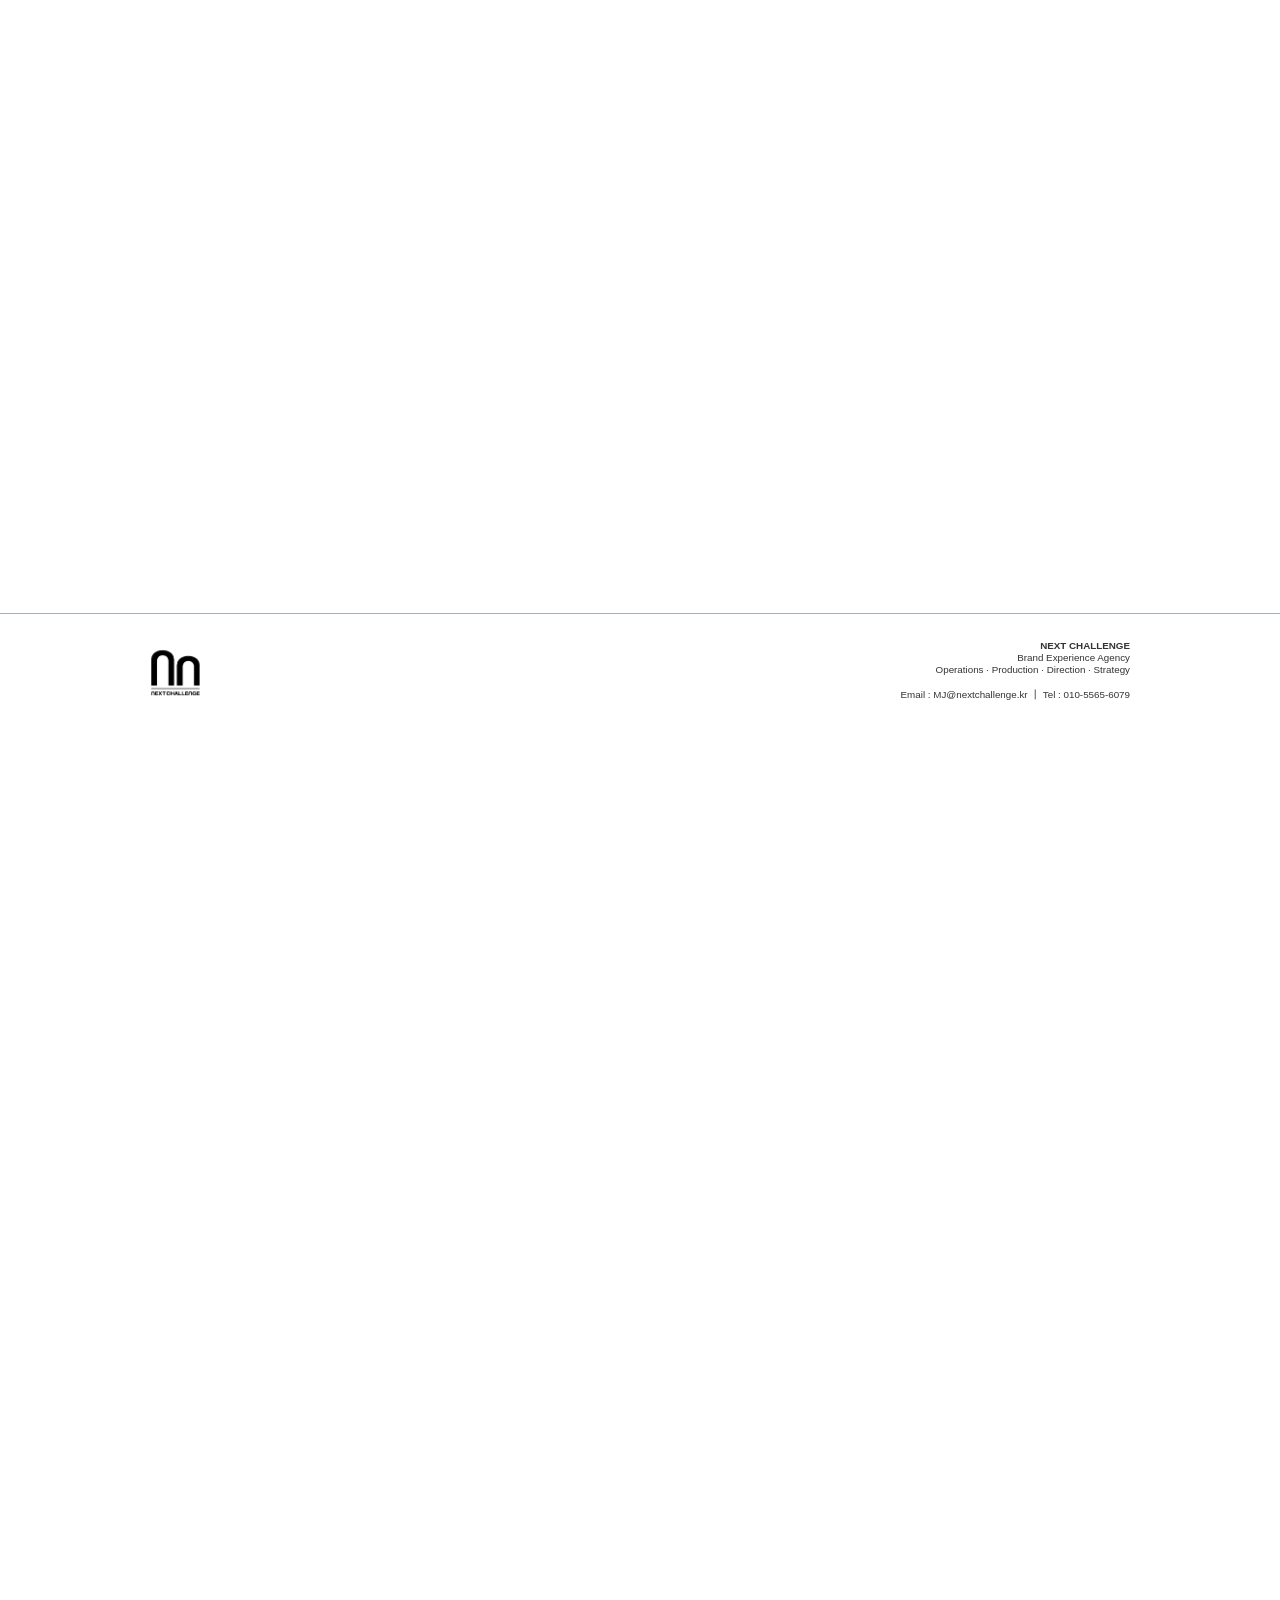
==== commit 4f0c3d73: "Add files via upload" ====
--- a/index.html
+++ b/index.html
@@ -85,6 +85,8 @@
                 <p>넥스트챌린지는 그 모든 순간이 <br class="mobile-br">하나의 경험으로 기억되도록 만듭니다.</p>
             </div>
         </div>
+        </div>
+        </div>
     </section>
 
     <section class="section-block reveal-item">
@@ -128,6 +130,7 @@
                     <div class="feature-pill">· 2025 Youth e-Sports Festival</div>
                 </div>
             </div>
+        </div>
     </section>
 
     <section class="section-block reveal-item" id="growth-section">
@@ -196,125 +199,7 @@
                 </div>
             </footer>   
     
-    <script>
-        window.addEventListener('scroll', () => {
-            const nav = document.getElementById('main-nav');
-            
-            // 스크롤이 50px 이상 내려가면 회색 클래스(at-top)를 제거하고, 맨 위로 오면 다시 추가합니다.
-            if (window.scrollY > 50) {
-                nav.classList.remove('at-top');
-            } else {
-                nav.classList.add('at-top');
-            }
-        });
-    </script>
-
- <script>
-document.addEventListener("DOMContentLoaded", () => {
-    gsap.registerPlugin(ScrollTrigger);
-
-    // 1. 히어로 애니메이션
-    gsap.fromTo(".hero-reveal", 
-        { opacity: 0, y: 50 }, 
-        { opacity: 1, y: 0, duration: 1.5, stagger: 0.2, ease: "power2.out" }
-    );
-
-    // 2. 스크롤 애니메이션
-    gsap.utils.toArray(".reveal-item").forEach((item) => {
-        gsap.fromTo(item, 
-            { opacity: 0, y: 50 }, 
-            { opacity: 1, y: 0, duration: 1,
-              scrollTrigger: { trigger: item, start: "top 85%", toggleActions: "play none none none" }
-            }
-        );
-    });
-
-gsap.utils.toArray(".hero-fade-item").forEach((item) => {
-    gsap.fromTo(item, 
-        { opacity: 0.5 }, 
-        { 
-            opacity: 1, duration: 1,
-            scrollTrigger: { trigger: item, start: "top 85%", toggleActions: "play none none none" }
-        }
-    );
-});
-    
-
-    // 3. 상단바 스크롤
-    const header = document.querySelector('.header-nav');
-    function checkScroll() {
-        header.classList.toggle('scrolled', window.scrollY > 50);
-    }
-    window.addEventListener('scroll', checkScroll);
-    checkScroll();
-
-    // 4. 컨택트 버튼 로직
-    let isBtnFixed = false;
-    window.addEventListener('scroll', function() {
-        const btnWrapper = document.querySelector('.hero-right-wrapper');
-        const footer = document.querySelector('.site-footer');
-        
-        if (window.scrollY > 900) {
-            if (!isBtnFixed) {
-                btnWrapper.classList.remove('scrolled-out');
-                btnWrapper.classList.add('scrolled-fixed');
-                isBtnFixed = true;
-            }
-        } else {
-            if (isBtnFixed) {
-                btnWrapper.classList.remove('scrolled-fixed');
-                btnWrapper.classList.add('scrolled-out');
-                isBtnFixed = false;
-                setTimeout(() => {
-                    if (window.scrollY <= 1000) btnWrapper.classList.remove('scrolled-out');
-                }, 50);
-            }
-        }
-
-        if (footer && btnWrapper.classList.contains('scrolled-fixed')) {
-            const overlap = window.innerHeight - footer.getBoundingClientRect().top;
-            btnWrapper.style.marginBottom = overlap > 0 ? `${overlap}px` : '0px';
-        } else {
-            btnWrapper.style.marginBottom = '0px';
-        }
-    });
-
-    // 5. 모바일 메뉴
-    const mobileBtn = document.querySelector(".mobile-menu-btn");
-    const closeBtn = document.querySelector(".menu-close-btn");
-    const closeZone = document.querySelector(".mobile-close-zone");
-    const menuBox = document.querySelector(".menu-box");
-
-    if (mobileBtn && menuBox) {
-        mobileBtn.addEventListener("click", () => {
-            menuBox.classList.add("active");
-            history.pushState({ menuOpen: true }, "", "#menu");
-        });
-    }
-
-    const closeMenu = () => {
-        if (menuBox && menuBox.classList.contains("active")) {
-            menuBox.classList.remove("active");
-            if (window.location.hash === "#menu") history.back();
-        }
-    };
-
-    if (closeBtn) closeBtn.addEventListener("click", closeMenu);
-    if (closeZone) closeZone.addEventListener("click", closeMenu);
-    window.addEventListener("popstate", () => {
-        if (menuBox && menuBox.classList.contains("active")) menuBox.classList.remove("active");
-    });
-});
-</script>
-
-<script>
-const heroCopy = document.querySelector('.hero-copy');
-const introBox = document.querySelector('.intro-box .container');
-
-if (window.innerWidth <= 768) {
-    introBox.prepend(heroCopy);
-}
-</script>
+    <script src="script.js"></script>
 
 </body>
 
--- a/style.css
+++ b/style.css
@@ -195,16 +195,16 @@
     .front-content-group {
         left: -10%;
         top: 0px;
-        width: clamp(500px, 150vw, 1700px);
+        width: clamp(500px, 150vw, 1500px);
 
     }
 
         .hero-gradient {
-min-height: clamp(100px, 110vw, 1300px);
+min-height: clamp(100px, 90vw, 900px);
     }
 
     .hero-gradient::after {
- height: clamp(100px, 35vw, 500px);
+ height: clamp(100px, 38vw, 400px);
 }
 }
 
@@ -244,7 +244,7 @@
 
 
 /* 💡 나타날 때 (스크롤 내릴 때) */
-.hero-right-wrapper.scrolled-fixed {
+.hero-gradient .hero-right-wrapper.scrolled-fixed {
     position: fixed;    
     bottom: 60px;    
     right: 40px;
@@ -336,21 +336,24 @@
 
 /* 얇은 글씨 3줄 그룹 스타일 */
 .intro-desc-group p {
-    font-size: clamp(12px, 1.1vw, 20px);
+    font-size: clamp(14px, 1.6vw, 20px);
     font-weight: 300; 
     line-height: 1.2; 
     margin: 0;
+    padding-top: 10px;
     color: rgba(255, 255, 255, 0.9); 
 }
 
 .intro-desc-group p:nth-child(2) {
-    margin-bottom: 24px; 
+    margin-bottom: 10px; 
 }
 
 /* 2. 핵심 카피 박스 (중앙 관통, 직각 사각형, 좌측 정렬) */
 .intro-box-section {
     padding: 60px 0 100px;
     background-color: #ffffff;
+
+    
 }
 
 /* 카피 박스 전체 통 기본 정렬 */
@@ -370,10 +373,10 @@
 
 /* 굵은 글씨 1줄 스타일 */
 .intro-title {
-    font-size: clamp(22px, 2vw, 36px); /* 기존 크기보다 조금 더 시원하게 키움 */
+    font-size: clamp(22px, 2.5vw, 36px); /* 기존 크기보다 조금 더 시원하게 키움 */
     font-weight: 800; /* 아주 굵게 */
     margin: 0;
-    line-height: 1.3;
+    line-height: 1.1;
     letter-spacing: -0.5px;
 }
  
@@ -827,7 +830,7 @@
 
 
 .category-buttons a {
-    text-decoration: none; font-size: clamp(10px, 2vw, 14px); font-weight: bold; padding: clamp(6px, 1vw, 12px) clamp(10px, 2vw, 20px); border-radius: 30px; transition: all 0.3s ease;
+    text-decoration: none; font-size: clamp(14px, 2vw, 18px); font-weight: bold; padding: clamp(5px, 1vw, 11px) clamp(8px, 1.6vw, 14px); border-radius: 30px; transition: all 0.3s ease;
 }
 .btn-active {
     background-color: #ffffff; color: #000000; border: 2px solid #ffffff;
@@ -1222,6 +1225,10 @@
     /* 💡 transform이나 animation을 다 빼버려서 충돌 요소를 원천 차단합니다 */
 }
 
+        .mobile-br {
+        display: none;
+        }
+
 
 
 /* =========================================
@@ -1254,11 +1261,11 @@
 
 }
 
-.mobile-br {
-    display: none;
-}
-
-
+
+html, body {
+    overflow-x: hidden;
+    width: 100%;
+}
 
 /* 3. 태블릿 & 스마트폰 통합 대응 (768px 이하 최종 정돈) */
 @media (max-width: 1500px) {
@@ -1267,17 +1274,17 @@
         padding: 0 20px; 
     }
 
-            .hero-copy {
-        top: 15%;
-        left: 7%;
+    .hero-copy {
+        top: 35%;
+        right: 7%;
 
         /* 필요하면 */
         transform: translateY(-50%);
-        mix-blend-mode: difference;
-            }
+color: #ffffff;
+        }
 
             .hero-copy-title {
-        font-size: clamp(17px, 3.5vw, 36px);
+        font-size: clamp(17px, 3.0vw, 30px);
     }
 
     .hero-copy-body p {
@@ -1290,8 +1297,8 @@
 
 
     .hero-gradient .hero-right-wrapper {
-        top: 57%;
-        right: px;
+        top: 50%;
+        right: 7%;
     }
 
     /* [히어로 섹션] 세로 정렬 및 배경 최적화 */
@@ -1325,7 +1332,7 @@
         background-color: transparent;
     }
 
-    /* 💡 [로고 정중앙 고정] 주변 요소 간섭 완전 차단 */
+
     .header-nav .logo-box { 
         position: absolute; 
         left: 50px; 
@@ -1339,7 +1346,6 @@
         width: auto; 
     }
 
-    /* 햄버거 버튼 좌측 독립 배치 */
     .mobile-menu-btn { 
         display: block; 
         position: absolute; 
@@ -1419,9 +1425,12 @@
         opacity: 1;
     }
 
-    
-    .mobile-br {
-        display: inline;
+    }
+
+
+@media (max-width: 1500px) and (orientation: landscape) {
+    .menu-content-panel {
+        width: 30%;
     }
 }
 
@@ -1450,6 +1459,10 @@
 ========================================= */
 @media (orientation: portrait) {
     /* 💡 우측 Contact 버튼 구역을 아예 숨겨버립니다 */
+
+            .mobile-br {
+        display: block;
+        }
 
     .hero-right-wrapper {
         display: none ;
@@ -1465,17 +1478,23 @@
                 z-index: 2;
                 overflow-x: hidden
 
-    }
-
+    
+
+    }
+
+    
             /* 2. 텍스트 위치 변경 */
     .hero-copy {
-        right: auto;
+
+        display: none;
+        /*right: auto;
         left: clamp(5%, 2%, 1%);
         top: auto;
         bottom: 0;
         width: 100%;
         z-index: 2000;
-        color:#000
+mix-blend-mode: difference;*/
+
     }
 
         .hero-gradient {
@@ -1500,3 +1519,72 @@
 
 
 }
+
+@media (max-width: 1500px) and (orientation: landscape) {
+    body {
+        zoom: 0.70; /* 전체를 85%로 축소, 원하는 값으로 조절 */
+    }
+
+        .menu-box {
+        width: calc(100% * 1.429);
+        height: calc(100% * 1.429);
+    }
+
+    .hero-gradient .hero-right-wrapper.scrolled-fixed {
+    right: calc(40px * 1.429);
+    bottom: calc(60px * 1.429);;
+    }
+    
+    .sub-contact-wrapper {
+        right: calc(40px * 1.429);
+        bottom: calc(60px * 1.429);
+    }
+
+    .intro-box {
+        width: calc(100vw / 0.7);
+        margin-left: calc(50% - (100vw / 0.7) / 2);
+        margin-right: 0;
+    }
+
+    .front-content-group {
+        transform: scale(1.20);
+        transform-origin: left top;
+    }
+
+        .footer-left img {
+        transform: scale(1.7);
+        transform-origin: left center;
+    }
+
+ .header-nav {
+        height: calc(80px * 1.428571);
+        padding: 0 calc(20px * 1.428571);
+    }
+
+    .header-nav .logo-box {
+        left: calc(50px * 1.428571);
+    }
+
+    .header-nav .logo-box img {
+        height: calc(40px * 1.428571) !important;
+        width: auto;
+    }
+
+    .mobile-menu-btn {
+        right: calc(20px * 1.428571);
+        padding: calc(10px * 1.428571);
+    }
+
+    .mobile-menu-btn span {
+        display: block;
+        width: calc(25px * 1.428571);
+        height: calc(2px * 1.428571);
+        margin: calc(5px * 1.428571) 0;
+        background-color: #000000;
+    }
+
+    .contact-page .mobile-menu-btn span {
+        background-color: #ffffff;
+    }
+
+}
